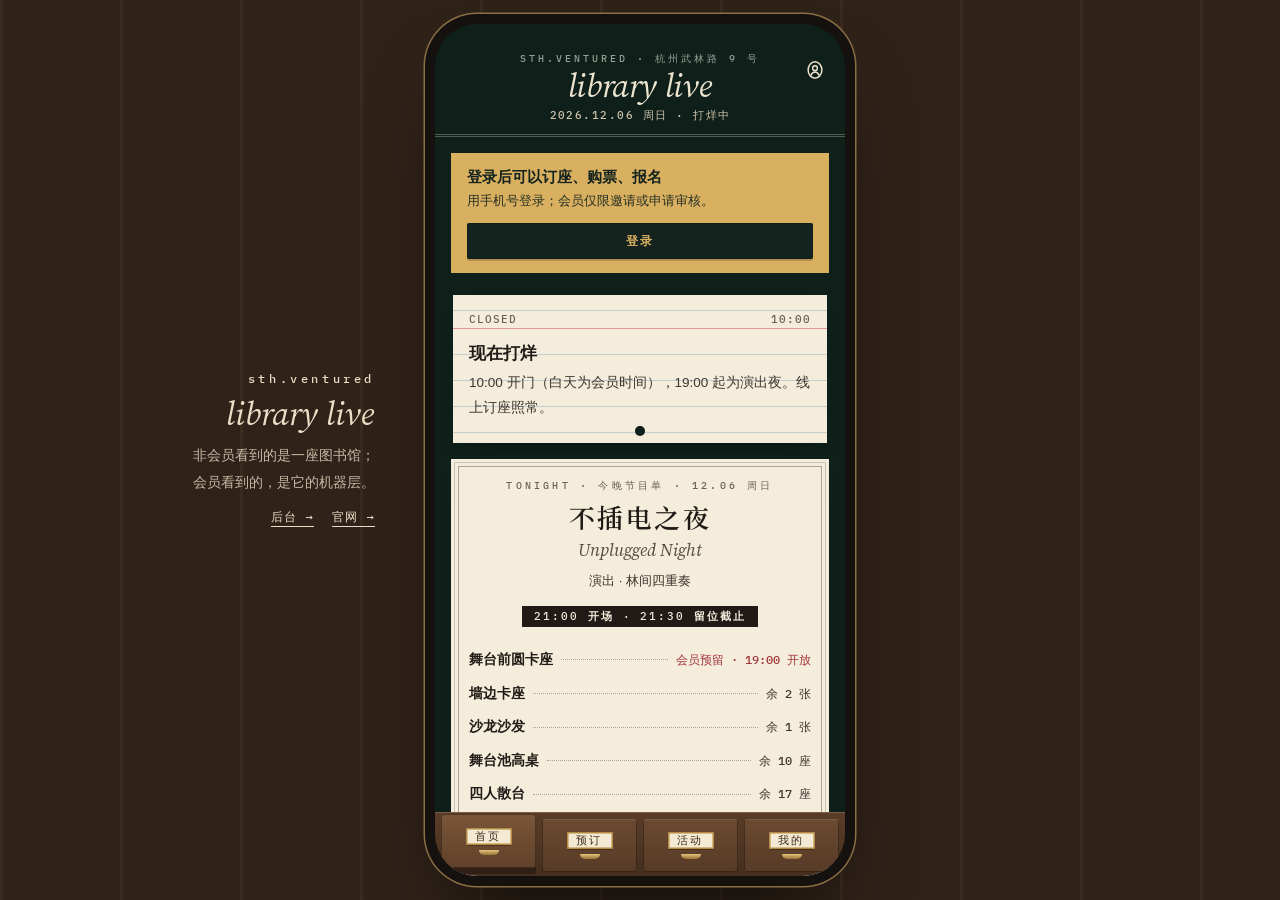
==== app/index.html @ 2795fc77 "Deploy temporary public preview" ====
<!doctype html>
<html lang="zh-CN" data-skin="library" data-mode="night">
<head>
<meta charset="utf-8">
<title>library live · sth.ventured</title>
<meta name="viewport" content="width=device-width, initial-scale=1, viewport-fit=cover">
<meta name="description" content="sth.ventured · library live（杭州武林路 9 号）：今晚节目、按区域订座、会员时间、活动与会员卡。">
<meta name="theme-color" content="#14231D">
<meta name="format-detection" content="telephone=no">
<meta name="mobile-web-app-capable" content="yes">
<meta name="apple-mobile-web-app-capable" content="yes">
<meta name="apple-mobile-web-app-title" content="Ventured">
<meta name="apple-mobile-web-app-status-bar-style" content="black-translucent">
<link rel="manifest" href="manifest.webmanifest">
<link rel="icon" href="../assets/img/favicon.svg" type="image/svg+xml">
<link rel="apple-touch-icon" href="icons/apple-touch-icon.png">
<link rel="apple-touch-startup-image" href="icons/splash-1179x2556.png" media="(device-width: 393px) and (device-height: 852px) and (-webkit-device-pixel-ratio: 3) and (orientation: portrait)">
<link rel="apple-touch-startup-image" href="icons/splash-1290x2796.png" media="(device-width: 430px) and (device-height: 932px) and (-webkit-device-pixel-ratio: 3) and (orientation: portrait)">
<link rel="apple-touch-startup-image" href="icons/splash-1206x2622.png" media="(device-width: 402px) and (device-height: 874px) and (-webkit-device-pixel-ratio: 3) and (orientation: portrait)">
<link rel="apple-touch-startup-image" href="icons/splash-1320x2868.png" media="(device-width: 440px) and (device-height: 956px) and (-webkit-device-pixel-ratio: 3) and (orientation: portrait)">
<link rel="apple-touch-startup-image" href="icons/splash-1170x2532.png" media="(device-width: 390px) and (device-height: 844px) and (-webkit-device-pixel-ratio: 3) and (orientation: portrait)">
<link rel="apple-touch-startup-image" href="icons/splash-1284x2778.png" media="(device-width: 428px) and (device-height: 926px) and (-webkit-device-pixel-ratio: 3) and (orientation: portrait)">
<link rel="apple-touch-startup-image" href="icons/splash-1125x2436.png" media="(device-width: 375px) and (device-height: 812px) and (-webkit-device-pixel-ratio: 3) and (orientation: portrait)">
<link rel="apple-touch-startup-image" href="icons/splash-828x1792.png" media="(device-width: 414px) and (device-height: 896px) and (-webkit-device-pixel-ratio: 2) and (orientation: portrait)">
<link rel="apple-touch-startup-image" href="icons/splash-750x1334.png" media="(device-width: 375px) and (device-height: 667px) and (-webkit-device-pixel-ratio: 2) and (orientation: portrait)">
<link rel="preload" href="../assets/fonts/ibm-plex-mono-latin-400.woff2" as="font" type="font/woff2" crossorigin>
<link rel="stylesheet" href="app.css">
<link rel="stylesheet" href="../shared/plan.css">
<script type="module" src="app.js"></script>
</head>
<body>

<svg class="sprite" width="0" height="0" aria-hidden="true" focusable="false">
  <symbol id="i-home" viewBox="0 0 24 24"><path d="M4 21V9.5L12 4l8 5.5V21" fill="none" stroke="currentColor" stroke-width="1.6" stroke-linejoin="round"/><path d="M9.5 21v-5.5h5V21M3 21h18" fill="none" stroke="currentColor" stroke-width="1.6" stroke-linecap="round"/></symbol>
  <symbol id="i-map" viewBox="0 0 24 24"><path d="M4 6.5l5-2 6 2 5-2v13l-5 2-6-2-5 2z" fill="none" stroke="currentColor" stroke-width="1.6" stroke-linejoin="round"/><path d="M9 4.5v13M15 6.5v13" stroke="currentColor" stroke-width="1.5"/></symbol>
  <symbol id="i-ticket" viewBox="0 0 24 24"><path d="M3.5 7.5A1.5 1.5 0 0 1 5 6h14a1.5 1.5 0 0 1 1.5 1.5v2a2.5 2.5 0 0 0 0 5v2A1.5 1.5 0 0 1 19 18H5a1.5 1.5 0 0 1-1.5-1.5v-2a2.5 2.5 0 0 0 0-5z" fill="none" stroke="currentColor" stroke-width="1.6" stroke-linejoin="round"/><path d="M14.5 6.5v11" stroke="currentColor" stroke-width="1.4" stroke-dasharray="1.6 1.8"/></symbol>
  <symbol id="i-me" viewBox="0 0 24 24"><ellipse cx="12" cy="12" rx="7.5" ry="9" fill="none" stroke="currentColor" stroke-width="1.6"/><circle cx="12" cy="10" r="2.6" fill="none" stroke="currentColor" stroke-width="1.5"/><path d="M7.6 17.6c1-2.4 2.6-3.4 4.4-3.4s3.4 1 4.4 3.4" fill="none" stroke="currentColor" stroke-width="1.5" stroke-linecap="round"/></symbol>
  <symbol id="i-bell" viewBox="0 0 24 24"><circle cx="12" cy="4.6" r="1.7" fill="currentColor"/><path d="M11.1 5.8h1.8v2.1h-1.8zM3.6 17.2a8.4 8.4 0 0 1 16.8 0z" fill="currentColor"/><rect x="2" y="17.9" width="20" height="2.3" rx="1.1" fill="currentColor"/></symbol>
  <symbol id="i-back" viewBox="0 0 24 24"><path d="M14.5 5.5L8 12l6.5 6.5" fill="none" stroke="currentColor" stroke-width="1.8" stroke-linecap="round" stroke-linejoin="round"/></symbol>
  <symbol id="i-close" viewBox="0 0 24 24"><path d="M6.5 6.5l11 11M17.5 6.5l-11 11" stroke="currentColor" stroke-width="1.8" stroke-linecap="round"/></symbol>
  <symbol id="i-arrow" viewBox="0 0 24 24"><path d="M5 12h13M13 6.5l5.5 5.5-5.5 5.5" fill="none" stroke="currentColor" stroke-width="1.6" stroke-linecap="round" stroke-linejoin="round"/></symbol>
  <symbol id="i-plus" viewBox="0 0 24 24"><path d="M12 5.5v13M5.5 12h13" stroke="currentColor" stroke-width="1.8" stroke-linecap="round"/></symbol>
  <symbol id="i-minus" viewBox="0 0 24 24"><path d="M5.5 12h13" stroke="currentColor" stroke-width="1.8" stroke-linecap="round"/></symbol>
  <symbol id="i-check" viewBox="0 0 24 24"><path d="M5.5 12.5l4.2 4.2 8.8-9.4" fill="none" stroke="currentColor" stroke-width="2" stroke-linecap="round" stroke-linejoin="round"/></symbol>
  <symbol id="i-lock" viewBox="0 0 24 24"><rect x="5" y="10.5" width="14" height="10" rx="1.5" fill="none" stroke="currentColor" stroke-width="1.6"/><path d="M8 10.5V8a4 4 0 0 1 8 0v2.5" fill="none" stroke="currentColor" stroke-width="1.6"/><circle cx="12" cy="15.5" r="1.4" fill="currentColor"/></symbol>
  <symbol id="i-crest" viewBox="0 0 60 60"><circle cx="30" cy="30" r="27" fill="none" stroke="currentColor" stroke-width="1.6"/><circle cx="30" cy="30" r="22" fill="none" stroke="currentColor" stroke-width=".8"/><text x="30" y="36" text-anchor="middle" fill="currentColor" style="font: 600 15px var(--futura); letter-spacing: .5px">SV</text></symbol>
  <symbol id="i-seal" viewBox="0 0 64 64"><path d="M32 3.5l4.3 3.1 5.2-.9 2.6 4.6 5 1.6.4 5.3 4 3.4-1.6 5 2.6 4.6-3.5 4 .2 5.3-4.9 2-1.6 5-5.3.3-3.4 4.1-5-1.6L32 60.5l-4.3-3.1-5.2.9-2.6-4.6-5-1.6-.4-5.3-4-3.4 1.6-5-2.6-4.6 3.5-4-.2-5.3 4.9-2 1.6-5 5.3-.3 3.4-4.1 5 1.6z" fill="currentColor"/><circle cx="32" cy="32" r="18" fill="none" stroke="rgba(255,240,230,.45)" stroke-width="1.4"/><text x="32" y="37.5" text-anchor="middle" fill="rgba(255,240,230,.85)" style="font: 600 15px var(--futura); letter-spacing: .5px">SV</text></symbol>
</svg>

<div class="stage">
  <aside class="stage__aside" aria-hidden="true">
    <p class="stage__k">sth.ventured</p>
    <p class="stage__t">library live</p>
    <p class="stage__p">非会员看到的是一座图书馆；<br>会员看到的，是它的机器层。</p>
    <p class="stage__links"><a href="../admin/">后台 →</a><a href="../">官网 →</a></p>
  </aside>
  <div class="app" id="app">
    <div class="screen" id="screen"><div class="boot"><span class="boot__cursor">library live_</span></div></div>
    <nav class="tabbar" id="tabbar" aria-label="主导航" hidden></nav>
    <div class="sheet-host" id="sheet"></div>
    <div class="overlay" id="overlay" hidden></div>
  </div>
</div>
<noscript><p style="padding:40px;text-align:center">请开启 JavaScript。</p></noscript>
</body>
</html>
---- app/app.css ----
/* =========================================================
   library live · sth.ventured — member web app (v2)
   Two skins on one app:
   - library  · the public layer (L0): a reading room. Catalogue cards,
                rubber stamps, a playbill for tonight, ink-on-paper floor plan.
   - terminal · the members' layer (L1+): the machine underneath.
                Night is a CRT (phosphor, scanlines); day is green-bar
                printer paper from a dot-matrix printer.
   Mode follows the house: day until 19:00, night after (DEC-05).
   ========================================================= */

@font-face { font-family: "SV Jost"; src: url("../assets/fonts/jost-latin-var.woff2") format("woff2"); font-weight: 100 900; font-display: swap; }
@font-face { font-family: "SV Serif"; src: url("../assets/fonts/source-serif-4-latin-var.woff2") format("woff2"); font-weight: 200 900; font-style: normal; font-display: swap; unicode-range: U+0000-00FF, U+0131, U+0152-0153, U+02C6, U+02DA, U+02DC, U+2013-2014, U+2018-201A, U+201C-201E, U+2022, U+2026, U+2039-203A, U+2122, U+2190-2193; }
@font-face { font-family: "SV Serif"; src: url("../assets/fonts/source-serif-4-latin-var-italic.woff2") format("woff2"); font-weight: 200 900; font-style: italic; font-display: swap; unicode-range: U+0000-00FF, U+0131, U+0152-0153, U+02C6, U+02DA, U+02DC, U+2013-2014, U+2018-201A, U+201C-201E, U+2022, U+2026, U+2039-203A, U+2122, U+2190-2193; }
@font-face { font-family: "SV Serif SC"; src: url("../assets/fonts/noto-serif-sc-600-app.woff2") format("woff2"); font-weight: 500 800; font-display: swap; }
@font-face { font-family: "SV Mono"; src: url("../assets/fonts/ibm-plex-mono-latin-400.woff2") format("woff2"); font-weight: 400; font-display: swap; }
@font-face { font-family: "SV Mono"; src: url("../assets/fonts/ibm-plex-mono-latin-500.woff2") format("woff2"); font-weight: 500 700; font-display: swap; }

:root {
  --futura: "SV Jost", Futura, "Century Gothic", "Avenir Next", "Helvetica Neue", "PingFang SC", "Microsoft YaHei", sans-serif;
  --serif: "SV Serif", "SV Serif SC", "Songti SC", "STSong", "Noto Serif CJK SC", Georgia, serif;
  --sans: -apple-system, BlinkMacSystemFont, "Segoe UI", "Helvetica Neue", Arial, "PingFang SC", "Hiragino Sans GB", "Microsoft YaHei", "Noto Sans CJK SC", sans-serif;
  --mono: "SV Mono", ui-monospace, "SF Mono", Menlo, Consolas, "PingFang SC", "Microsoft YaHei", monospace;
  --ease: cubic-bezier(.2, .7, .1, 1);
  --snap: cubic-bezier(.3, 1.5, .5, 1);
  --safe-t: env(safe-area-inset-top, 0px);
  --safe-b: env(safe-area-inset-bottom, 0px);
  --tab-h: 60px;

  /* library · day */
  color-scheme: light;
  --bg: #EDE5D3;
  --surface: #F6F0E2;
  --card: #FFFCF3;
  --card-fg: #201B16;
  --fg: #201B16;
  --fg2: #4B4137;
  --dim: #82735F;
  --rule: rgba(32, 27, 22, .14);
  --rule2: rgba(32, 27, 22, .3);
  --accent: #2E5A4C;
  --accent-fg: #F6F1E4;
  --brass: #B48A3E;
  --stamp: #A3353A;
  --stamp2: #4D3F86;
  --ok: #2E6A50;
  --rule-blue: rgba(95, 140, 180, .32);
  --rule-red: rgba(190, 70, 70, .5);
  --body-font: var(--sans);
}
:root[data-mode="night"][data-skin="library"], :root[data-mode="closed"][data-skin="library"] {
  color-scheme: dark;
  --bg: #0F1F19;
  --surface: #15291F;
  --card: #F4EDDC;
  --card-fg: #201B16;
  --fg: #EDE4CF;
  --fg2: #CFC4AB;
  --dim: #8FA294;
  --rule: rgba(237, 228, 207, .14);
  --rule2: rgba(237, 228, 207, .3);
  --accent: #D9B060;
  --accent-fg: #14231D;
  --brass: #D9B060;
  --stamp: #E0675F;
  --ok: #8FD3B0;
}

/* terminal · night (a CRT). Phosphor can be changed in 我的 → 外观. */
:root[data-skin="terminal"] {
  color-scheme: dark;
  --ph: 255, 181, 71;
  --bg: #0A0806;
  --surface: #0E0B08;
  --card: transparent;
  --card-fg: rgb(var(--ph));
  --fg: rgb(var(--ph));
  --fg2: rgba(var(--ph), .84);
  --dim: rgba(var(--ph), .55);
  --faint: rgba(var(--ph), .14);
  --rule: rgba(var(--ph), .3);
  --rule2: rgba(var(--ph), .55);
  --accent: rgb(var(--ph));
  --accent-fg: #0A0806;
  --brass: rgb(var(--ph));
  --stamp: #FF6B5A;
  --stamp2: rgb(var(--ph));
  --ok: rgb(var(--ph));
  --glow: 0 0 6px rgba(var(--ph), .42);
  --body-font: var(--mono);
}
:root[data-skin="terminal"][data-phosphor="green"] { --ph: 126, 255, 160; --bg: #040A06; --surface: #07100A; --accent-fg: #040A06; }
:root[data-skin="terminal"][data-phosphor="ice"] { --ph: 205, 235, 255; --bg: #05080B; --surface: #080C10; --accent-fg: #05080B; }
/* terminal · day: green-bar continuous paper, black ribbon, red ribbon for emphasis */
:root[data-skin="terminal"][data-mode="day"] {
  color-scheme: light;
  --ph: 28, 38, 32;
  --bg: #F1EEE2;
  --surface: #F6F3E8;
  --accent-fg: #F1EEE2;
  --stamp: #B5312C;
  --glow: none;
  --bar: rgba(118, 176, 128, .2);
}
:root[data-skin="terminal"][data-mode="day"][data-paper="blue"] { --bar: rgba(120, 160, 205, .2); }
:root[data-skin="terminal"][data-mode="day"][data-paper="plain"] { --bar: transparent; }

/* ---------- base ---------- */
*, *::before, *::after { box-sizing: border-box; }
html { -webkit-text-size-adjust: 100%; text-size-adjust: 100%; height: 100%; background: var(--bg); }
body { margin: 0; min-height: 100%; background: var(--bg); color: var(--fg); font: 15px/1.6 var(--body-font); -webkit-font-smoothing: antialiased; -webkit-tap-highlight-color: transparent; overscroll-behavior: none; }
p { margin: 0; }
h1, h2, h3 { margin: 0; font-weight: 600; }
button, input, textarea, select { font: inherit; color: inherit; }
button { cursor: pointer; }
a { color: inherit; }
svg { max-width: 100%; }
pre { margin: 0; }
[hidden] { display: none !important; }
:focus-visible { outline: 2px solid var(--accent); outline-offset: 2px; }
.sprite { position: absolute; width: 0; height: 0; overflow: hidden; }
.sr { position: absolute !important; width: 1px; height: 1px; margin: -1px; overflow: hidden; clip: rect(0 0 0 0); white-space: nowrap; }
.mono { font-family: var(--mono); }
.dim { color: var(--dim); }

/* ---------- the stage (desktop) ---------- */
.stage__aside { display: none; }
.app { position: fixed; inset: 0; display: flex; flex-direction: column; overflow: hidden; background: var(--bg); isolation: isolate; }
@media (min-width: 760px) {
  body { background: #1A1612; }
  :root[data-skin="library"] body { background: repeating-linear-gradient(90deg, #3B2A1E 0 3px, #2F2219 3px 120px), #2F2219; }
  :root[data-skin="terminal"] body { background: radial-gradient(60% 50% at 50% 50%, rgba(var(--ph), .07), transparent 70%), #050403; }
  .stage { display: grid; grid-template-columns: minmax(0, 1fr) 410px minmax(0, 1fr); align-items: center; min-height: 100vh; padding: 24px 0; }
  .stage__aside { display: grid; justify-items: end; gap: 10px; grid-column: 1; justify-self: end; margin-right: 60px; max-width: 290px; text-align: right; color: #EADFC6; }
  :root[data-skin="terminal"] .stage__aside { color: rgb(var(--ph)); font-family: var(--mono); text-shadow: var(--glow); }
  :root[data-skin="terminal"][data-mode="day"] .stage__aside { color: #F1EEE2; }
  .stage__k { font: 600 12px/1 var(--mono); letter-spacing: .3em; }
  .stage__t { font: italic 400 34px/1.1 var(--serif); }
  .stage__p { font-size: 14px; line-height: 1.9; opacity: .8; }
  .stage__links { display: flex; gap: 18px; margin-top: 6px; font: 500 12px/1 var(--mono); letter-spacing: .1em; }
  .stage__links a { text-decoration: none; border-bottom: 1px solid currentColor; padding-bottom: 3px; }
  .app { position: relative; inset: auto; grid-column: 2; width: 410px; height: min(870px, calc(100vh - 48px)); border-radius: 42px; box-shadow: 0 0 0 10px #15110E, 0 0 0 11.5px #8A6E44, 0 50px 90px -30px rgba(0, 0, 0, .8); --safe-t: 14px; }
}

/* ---------- screen ---------- */
.screen { position: relative; flex: 1; min-height: 0; display: flex; flex-direction: column; }
.main { container-type: inline-size; flex: 1; min-height: 0; overflow-y: auto; overflow-x: hidden; overscroll-behavior: contain; -webkit-overflow-scrolling: touch; padding-bottom: calc(var(--tab-h) + var(--safe-b) + 28px); }
.main--plain { padding-bottom: calc(var(--safe-b) + 30px); }
.enter { animation: rise .4s var(--ease) both; }
@keyframes rise { from { opacity: 0; transform: translateY(10px); } to { opacity: 1; transform: none; } }
.boot { flex: 1; display: grid; place-items: center; background: #0A0806; color: #FFB547; font: 500 14px/1 var(--mono); letter-spacing: .1em; }
.boot__cursor { animation: blink 1s steps(1) infinite; }
@keyframes blink { 50% { opacity: .2; } }

/* CRT texture: scanlines and a slow flicker, only at night in the terminal */
:root[data-skin="terminal"]:not([data-mode="day"]) .app::after {
  content: ""; position: absolute; inset: 0; z-index: 60; pointer-events: none;
  background: repeating-linear-gradient(rgba(0, 0, 0, 0) 0 2px, rgba(0, 0, 0, .22) 2px 3px), radial-gradient(120% 90% at 50% 50%, transparent 60%, rgba(0, 0, 0, .55));
  animation: flicker 6s infinite;
}
@keyframes flicker { 0%, 100% { opacity: 1; } 47% { opacity: .92; } 48% { opacity: 1; } 75% { opacity: .96; } }
:root[data-skin="terminal"] .screen { text-shadow: var(--glow); }
/* green-bar paper with tractor-feed holes, by day */
:root[data-skin="terminal"][data-mode="day"] .main {
  background: repeating-linear-gradient(var(--bar) 0 72px, transparent 72px 144px);
  background-attachment: local;
  padding-left: 18px; padding-right: 18px;
}
:root[data-skin="terminal"][data-mode="day"] .screen::before, :root[data-skin="terminal"][data-mode="day"] .screen::after {
  content: ""; position: absolute; top: 0; bottom: 0; width: 16px; z-index: 4; pointer-events: none;
  background: radial-gradient(circle at 8px 12px, var(--bg) 0 3.6px, rgba(28, 38, 32, .25) 3.7px 4.4px, transparent 4.6px) 0 0 / 16px 24px repeat-y;
  border-right: 1px dashed rgba(28, 38, 32, .2);
}
:root[data-skin="terminal"][data-mode="day"] .screen::before { left: 0; }
:root[data-skin="terminal"][data-mode="day"] .screen::after { right: 0; border-right: 0; border-left: 1px dashed rgba(28, 38, 32, .2); }

/* ---------- header ---------- */
.bar { position: relative; z-index: 5; flex: none; display: grid; grid-template-columns: 44px 1fr 44px; align-items: center; min-height: calc(52px + var(--safe-t)); padding: var(--safe-t) 8px 0; border-bottom: 1px solid var(--rule); background: var(--bg); }
.bar__mid { display: grid; justify-items: center; text-align: center; min-width: 0; }
.bar__t { font: 600 16px/1.2 var(--serif); letter-spacing: .14em; white-space: nowrap; }
.bar__s { margin-top: 3px; font: 500 9.5px/1 var(--mono); letter-spacing: .22em; text-transform: uppercase; color: var(--dim); }
.ibtn { position: relative; display: grid; place-items: center; width: 40px; height: 40px; padding: 0; border: 0; border-radius: 50%; background: transparent; color: var(--fg); }
.ibtn svg { width: 22px; height: 22px; }
.ibtn__dot { position: absolute; top: 8px; right: 7px; min-width: 9px; height: 9px; border-radius: 5px; background: var(--stamp); box-shadow: 0 0 0 2px var(--bg); }
:root[data-skin="terminal"] .bar { border-bottom: 1px dashed var(--rule); }
:root[data-skin="terminal"] .bar__t { font: 500 13px/1.2 var(--mono); letter-spacing: .12em; }
:root[data-skin="terminal"] .ibtn__dot { border-radius: 0; box-shadow: none; }

/* library masthead */
.mast { display: grid; justify-items: center; gap: 4px; padding: calc(16px + var(--safe-t)) 20px 12px; text-align: center; border-bottom: 3px double var(--rule2); position: relative; }
.mast__k { font: 500 10px/1 var(--mono); letter-spacing: .3em; color: var(--dim); text-transform: uppercase; }
.mast__t { font: italic 400 34px/1.05 var(--serif); letter-spacing: -.01em; }
.mast__d { font: 500 10.5px/1.4 var(--mono); letter-spacing: .14em; color: var(--fg2); }
.mast .ibtn { position: absolute; right: 10px; top: calc(12px + var(--safe-t)); }

/* terminal status line */
.tline { display: flex; align-items: center; gap: 10px; padding: calc(10px + var(--safe-t)) 16px 8px; border-bottom: 1px dashed var(--rule); font: 500 11.5px/1.3 var(--mono); letter-spacing: .06em; }
.tline b { font-weight: 600; }
.tline__sp { flex: 1; }
.led { display: inline-block; width: 7px; height: 7px; margin-right: 6px; border-radius: 50%; background: currentColor; box-shadow: 0 0 8px currentColor; animation: blink 2s steps(1) infinite; vertical-align: 1px; }
.tline .ibtn { width: 32px; height: 32px; color: var(--fg); }
.tline .ibtn svg { width: 18px; height: 18px; }
.fig { margin: 18px 14px 4px; font: 500 9.4px/1.12 var(--mono); font-size: min(12px, calc((100cqi - 28px) / 29)); white-space: pre; overflow: hidden; color: var(--fg); cursor: default; user-select: none; }
.fig--sm { font-size: 8.2px; }
.cursor::after { content: "▌"; margin-left: 2px; animation: blink 1s steps(1) infinite; }

/* ---------- tab bar ---------- */
.tabbar { position: absolute; left: 0; right: 0; bottom: 0; z-index: 20; display: grid; grid-template-columns: repeat(4, 1fr); padding: 0 6px var(--safe-b); background: var(--bg); border-top: 1px solid var(--rule); }
.tab { position: relative; display: grid; justify-items: center; align-content: center; gap: 3px; height: var(--tab-h); border: 0; background: none; color: var(--dim); text-decoration: none; font: 500 10.5px/1 var(--sans); letter-spacing: .14em; }
.tab svg { width: 23px; height: 23px; }
.tab.is-on { color: var(--fg); }
/* library: drawer pulls of a card catalogue */
:root[data-skin="library"] .tabbar { gap: 6px; padding-top: 6px; background: linear-gradient(#5A3D28, #452E1E); border-top: 0; box-shadow: inset 0 1px 0 rgba(255, 220, 170, .2); }
:root[data-skin="library"] .tab { height: calc(var(--tab-h) - 6px); margin-bottom: 4px; border-radius: 3px; background: linear-gradient(#6B4A31, #573B27); color: #E9D7B8; box-shadow: inset 0 0 0 1px rgba(0, 0, 0, .35), inset 0 2px 0 rgba(255, 220, 170, .12); transition: transform .25s var(--ease); }
:root[data-skin="library"] .tab span { display: block; min-width: 46px; padding: 3px 6px; border-radius: 2px; background: #F4EAD4; color: #3B2A1E; box-shadow: inset 0 0 0 1.5px #B48A3E, 0 1px 0 rgba(0, 0, 0, .3); font-size: 11px; letter-spacing: .2em; text-align: center; }
:root[data-skin="library"] .tab svg, :root[data-skin="library"] .tab small { display: none; }
:root[data-skin="library"] .tab::after { content: ""; width: 20px; height: 5px; border-radius: 0 0 5px 5px; background: linear-gradient(#E2C27F, #9A7434); margin-top: 2px; }
:root[data-skin="library"] .tab.is-on { transform: translateY(-4px); background: linear-gradient(#7A5639, #604129); box-shadow: inset 0 0 0 1px rgba(0, 0, 0, .35), 0 6px 0 #2F1F14; }
/* terminal: function keys */
:root[data-skin="terminal"] .tabbar { gap: 6px; padding: 6px 8px calc(6px + var(--safe-b)); border-top: 1px dashed var(--rule); }
:root[data-skin="terminal"] .tab { height: calc(var(--tab-h) - 12px); border: 1px solid var(--rule2); border-bottom-width: 3px; border-radius: 4px; color: var(--fg2); font: 500 11px/1 var(--mono); letter-spacing: .04em; grid-auto-flow: column; gap: 5px; }
:root[data-skin="terminal"] .tab svg { display: none; }
:root[data-skin="terminal"] .tab small { font-size: 9px; color: var(--dim); }
:root[data-skin="terminal"] .tab.is-on { background: var(--fg); color: var(--accent-fg); border-color: var(--fg); text-shadow: none; transform: translateY(1px); border-bottom-width: 2px; }
:root[data-skin="terminal"] .tab.is-on small { color: var(--accent-fg); }

/* ---------- buttons & controls ---------- */
.btn { --b: var(--accent); --f: var(--accent-fg); position: relative; display: inline-flex; align-items: center; justify-content: center; gap: 8px; min-height: 48px; padding: 8px 20px; border: 0; background: var(--b); color: var(--f); font: 600 13px/1.2 var(--sans); letter-spacing: .14em; text-decoration: none; text-align: center; touch-action: manipulation; transition: transform .15s, opacity .15s; }
.btn small { font: 500 11px/1 var(--mono); letter-spacing: .08em; opacity: .85; }
.btn:active { transform: scale(.98); }
.btn[disabled], .btn.is-busy { opacity: .5; pointer-events: none; }
.btn--block { display: flex; width: 100%; }
.btn--ghost { --b: transparent; --f: var(--fg); box-shadow: inset 0 0 0 1.5px var(--rule2); }
.btn--stamp { --b: var(--stamp); --f: #FFF8F0; }
.btn--sm { min-height: 36px; padding: 4px 12px; font-size: 12px; }
.btns { display: grid; gap: 10px; }
.btns--2 { grid-template-columns: 1fr 1fr; }
:root[data-skin="library"] .btn { border-radius: 2px; box-shadow: inset 0 0 0 1px rgba(0, 0, 0, .15), 0 2px 0 rgba(0, 0, 0, .18); }
:root[data-skin="library"] .btn--ghost { box-shadow: inset 0 0 0 1.5px var(--rule2); }
/* terminal: keycaps with a hard edge */
:root[data-skin="terminal"] .btn { --b: transparent; --f: var(--fg); border: 1px solid var(--fg); border-bottom-width: 4px; border-radius: 4px; font: 600 13px/1.2 var(--mono); letter-spacing: .08em; text-shadow: var(--glow); }
:root[data-skin="terminal"] .btn::before { content: "["; opacity: .6; }
:root[data-skin="terminal"] .btn::after { content: "]"; opacity: .6; }
:root[data-skin="terminal"] .btn--primary { --b: var(--fg); --f: var(--accent-fg); text-shadow: none; }
:root[data-skin="terminal"] .btn:active { transform: translateY(2px); border-bottom-width: 2px; }
:root[data-skin="terminal"] .btn--ghost { border-color: var(--rule2); box-shadow: none; }
:root[data-skin="terminal"] .btn--stamp { --b: transparent; --f: var(--stamp); border-color: var(--stamp); }

.chips { display: flex; gap: 8px; overflow-x: auto; scrollbar-width: none; padding: 2px 0 6px; }
.chips::-webkit-scrollbar { display: none; }
.chip { flex: none; min-height: 32px; padding: 0 12px; border: 1px solid var(--rule2); border-radius: 999px; background: transparent; color: var(--fg2); font-size: 13px; white-space: nowrap; }
.chip[aria-pressed="true"] { background: var(--fg); border-color: var(--fg); color: var(--bg); }
:root[data-skin="terminal"] .chip { border-radius: 0; font: 500 12px/1 var(--mono); }
:root[data-skin="terminal"] .chip[aria-pressed="true"] { text-shadow: none; }

.field { display: grid; gap: 6px; padding: 11px 0; border-bottom: 1px solid var(--rule); }
.field__l { display: flex; justify-content: space-between; gap: 10px; font: 500 10.5px/1 var(--mono); letter-spacing: .18em; text-transform: uppercase; color: var(--dim); }
.field__l i { font-style: normal; text-transform: none; letter-spacing: .06em; }
.input, .ta, .sel { width: 100%; min-height: 40px; padding: 6px 0; border: 0; border-radius: 0; background: transparent; color: inherit; font-size: 16px; outline: none; }
.ta { min-height: 64px; resize: none; line-height: 1.5; }
.sel { appearance: none; -webkit-appearance: none; }
.sel option { color: #201B16; }
.input::placeholder, .ta::placeholder { color: var(--dim); opacity: .7; }
.field:focus-within { border-bottom-color: var(--accent); }
:root[data-skin="terminal"] .field { border-bottom: 1px dashed var(--rule); }
:root[data-skin="terminal"] .field__l::before { content: "> "; }
:root[data-skin="terminal"] .input, :root[data-skin="terminal"] .ta, :root[data-skin="terminal"] .sel { font-family: var(--mono); caret-color: var(--fg); }
.err { min-height: 18px; margin-top: 8px; color: var(--stamp); font-size: 13px; }
.stepper { display: inline-flex; align-items: center; border: 1px solid var(--rule2); }
.stepper button { display: grid; place-items: center; width: 42px; height: 40px; border: 0; background: transparent; color: inherit; }
.stepper button svg { width: 18px; height: 18px; }
.stepper button[disabled] { opacity: .3; }
.stepper output { min-width: 34px; text-align: center; font: 600 18px/1 var(--mono); }
.row2 { display: flex; align-items: center; justify-content: space-between; gap: 12px; padding: 12px 0; border-bottom: 1px solid var(--rule); }
.row2 b { font-weight: 600; }
.row2 small { display: block; color: var(--dim); font-size: 12px; margin-top: 2px; }
:root[data-skin="terminal"] .row2 { border-bottom: 1px dashed var(--faint); }

.section { padding: 0 18px; margin-top: 22px; }
.sh { display: flex; align-items: baseline; justify-content: space-between; gap: 10px; margin-bottom: 10px; }
.sh b { font: 600 15px/1.3 var(--serif); letter-spacing: .14em; }
.sh span { font: 500 9.5px/1 var(--mono); letter-spacing: .24em; text-transform: uppercase; color: var(--dim); }
.link { border: 0; background: none; padding: 4px 0; color: var(--accent); font: 500 12.5px/1 var(--sans); text-decoration: none; display: inline-flex; gap: 4px; align-items: center; }
.link svg { width: 15px; height: 15px; }
:root[data-skin="terminal"] .sh b { font: 600 13px/1.3 var(--mono); letter-spacing: .1em; }
:root[data-skin="terminal"] .link { color: var(--fg); font-family: var(--mono); text-decoration: underline; text-underline-offset: 3px; }
:root[data-mode="night"][data-skin="library"] .link, :root[data-mode="closed"][data-skin="library"] .link { color: var(--brass); }

/* ---------- library components ---------- */
/* a catalogue card: red top rule, blue ruled lines, a hole for the rod */
.ccard { position: relative; padding: 14px 16px 22px; background: var(--card); color: var(--card-fg); box-shadow: 0 1px 0 rgba(0, 0, 0, .08), 0 12px 24px -18px rgba(0, 0, 0, .55); background-image: linear-gradient(transparent 33px, var(--rule-red) 33px 34.5px, transparent 34.5px), repeating-linear-gradient(transparent 0 25px, var(--rule-blue) 25px 26px); background-position: 0 0, 0 34px; }
.ccard::after { content: ""; position: absolute; left: 50%; bottom: 7px; width: 10px; height: 10px; margin-left: -5px; border-radius: 50%; background: var(--bg); box-shadow: inset 0 1px 2px rgba(0, 0, 0, .3); }
.ccard__call { display: flex; justify-content: space-between; height: 20px; font: 500 10.5px/20px var(--mono); letter-spacing: .1em; color: #6E6152; }
.ccard__t { margin-top: 12px; font: 600 17px/1.5 var(--sans); }
.ccard__en { font: italic 400 14px/1.4 var(--serif); color: #5A4E42; }
.ccard__p { margin-top: 4px; font-size: 13.5px; line-height: 1.85; color: #3F362D; }
.ccard + .ccard { margin-top: 12px; }
.ccard--btn { display: block; width: 100%; border: 0; text-align: left; }
.stamp { display: inline-grid; justify-items: center; gap: 1px; padding: 3px 8px; border: 2px solid currentColor; color: var(--stamp); font: 600 10px/1.2 var(--mono); letter-spacing: .14em; text-transform: uppercase; transform: rotate(-6deg); opacity: .9; }
.stamp small { font: 600 11px/1 var(--sans); letter-spacing: .16em; text-transform: none; }
.stamp--purple { color: #4D3F86; }
.stamp--green { color: #2E6A50; }
.ccard .stamp, .slip .stamp, .bill .stamp, .teaser .stamp { mix-blend-mode: multiply; }
.ccard .stamp:not(.stamp--purple):not(.stamp--green), .slip .stamp:not(.stamp--purple):not(.stamp--green), .teaser .stamp:not(.stamp--purple):not(.stamp--green) { color: #A3353A; }
.stamp--abs { position: absolute; right: 12px; top: 40px; }
.stamp.is-new { animation: thunk .45s var(--snap) both; }
@keyframes thunk { from { opacity: 0; transform: rotate(-6deg) scale(2); } to { opacity: .9; transform: rotate(-6deg) scale(1); } }
:root[data-skin="terminal"] .stamp { transform: none; mix-blend-mode: normal !important; color: var(--fg) !important; border-width: 1px; }
:root[data-skin="terminal"] .stamp--warn { color: var(--stamp) !important; }

/* tonight's playbill */
.bill { position: relative; margin: 16px 16px 0; padding: 22px 18px 18px; background: var(--card); color: var(--card-fg); text-align: center; box-shadow: 0 16px 30px -22px rgba(0, 0, 0, .7); }
.bill::before { content: ""; position: absolute; inset: 7px; border: 1px solid rgba(32, 27, 22, .35); outline: 1px solid rgba(32, 27, 22, .2); outline-offset: 3px; pointer-events: none; }
.bill__k { font: 500 10px/1 var(--mono); letter-spacing: .32em; color: #6E6152; text-transform: uppercase; }
.bill__t { margin-top: 12px; font: 600 26px/1.25 var(--serif); letter-spacing: .1em; }
.bill__en { margin-top: 4px; font: italic 400 17px/1.3 var(--serif); color: #5A4E42; }
.bill__by { margin-top: 10px; font-size: 13px; color: #3F362D; }
.bill__time { display: inline-flex; gap: 10px; align-items: center; margin-top: 14px; padding: 5px 12px; background: #201B16; color: #F4EDDC; font: 600 11px/1 var(--mono); letter-spacing: .18em; }
.idx { margin-top: 16px; text-align: left; }
.idx__r { display: grid; grid-template-columns: auto 1fr auto; align-items: baseline; gap: 8px; padding: 6px 0; font-size: 13.5px; }
.idx__r i { align-self: center; height: 1px; border-bottom: 1.5px dotted rgba(32, 27, 22, .35); }
.idx__r span { font: 500 11.5px/1 var(--mono); color: #3F362D; }
.idx__r.is-sealed span { color: #A3353A; }
.price { margin-top: 12px; padding-top: 10px; border-top: 1px solid rgba(32, 27, 22, .2); display: grid; gap: 4px; text-align: left; font-size: 12.5px; color: #3F362D; }
.price b { font: 600 12px/1 var(--mono); }
:root[data-skin="terminal"] .bill::before { display: none; }
:root[data-skin="terminal"] .idx__r i { border-bottom-color: var(--faint); }
:root[data-skin="terminal"] .idx__r span, :root[data-skin="terminal"] .price, :root[data-skin="terminal"] .bill__by, :root[data-skin="terminal"] .bill__en, :root[data-skin="terminal"] .bill__k { color: var(--fg2); }
:root[data-skin="terminal"] .bill__time { background: var(--fg); color: var(--accent-fg); text-shadow: none; }

/* member content seen from outside: a trailer, never the body (R-LAY-02) */
.teaser { position: relative; display: block; width: 100%; border: 0; text-decoration: none; text-align: left; padding: 16px; background: var(--card); color: var(--card-fg); box-shadow: 0 12px 24px -18px rgba(0, 0, 0, .55); }
.teaser__k { font: 500 10px/1 var(--mono); letter-spacing: .22em; color: #6E6152; text-transform: uppercase; }
.teaser__t { margin-top: 8px; padding-right: 70px; font: 600 16px/1.45 var(--serif); letter-spacing: .04em; }
.teaser__p { margin-top: 4px; font-size: 13px; color: #3F362D; line-height: 1.7; }
.teaser__redact { margin-top: 10px; display: grid; gap: 6px; }
.teaser__redact i { display: block; height: 9px; background: #201B16; opacity: .85; }
.teaser__redact i:nth-child(2) { width: 82%; }
.teaser__redact i:nth-child(3) { width: 64%; }
.teaser .stamp { position: absolute; right: 12px; top: 14px; }
.teasers { display: grid; gap: 12px; }

.banner { margin: 16px 16px 0; padding: 14px 16px; background: var(--accent); color: var(--accent-fg); display: grid; gap: 4px; }
.banner b { font: 600 15px/1.35 var(--sans); }
.banner p { font-size: 12.5px; opacity: .9; }
.banner .btn { margin-top: 8px; --b: var(--accent-fg); --f: var(--accent); }
:root[data-skin="terminal"] .banner { background: transparent; color: var(--fg); border: 1px solid var(--fg); }
:root[data-skin="terminal"] .banner b { font-family: var(--mono); }
:root[data-skin="terminal"] .banner .btn { --b: var(--fg); --f: var(--accent-fg); }

/* an order as a circulation slip */
.slip { position: relative; margin: 16px 16px 0; padding: 18px 16px 16px; background: var(--card); color: var(--card-fg); box-shadow: 0 16px 30px -22px rgba(0, 0, 0, .7); }
.slip__h { display: flex; justify-content: space-between; align-items: baseline; padding-bottom: 10px; border-bottom: 2px solid currentColor; font: 600 11px/1 var(--mono); letter-spacing: .2em; }
.slip__code { margin-top: 14px; font: 600 30px/1 var(--mono); letter-spacing: .12em; }
.slip__sub { margin-top: 6px; font-size: 13px; opacity: .8; }
.slip__rows { margin-top: 10px; display: grid; }
.slip__rows div { display: flex; justify-content: space-between; gap: 10px; padding: 7px 0; font-size: 13.5px; border-bottom: 1px solid rgba(95, 140, 180, .3); }
.slip__rows span { opacity: .7; }
.slip__rows b { font-weight: 600; text-align: right; }
.slip .stamp { position: absolute; right: 14px; top: 42px; font-size: 12px; padding: 4px 10px; }
:root[data-skin="terminal"] .slip__rows div { border-bottom: 1px dashed var(--faint); }

/* ---------- terminal components ---------- */
.panel { position: relative; margin: 20px 12px 0; padding: 16px 12px 12px; border: 1px solid var(--rule2); }
.panel__t { position: absolute; left: 10px; top: -10px; padding: 0 6px; background: var(--bg); font: 600 11.5px/18px var(--mono); letter-spacing: .1em; }
.panel__t::before { content: "+-["; opacity: .55; }
.panel__t::after { content: "]-+"; opacity: .55; }
.panel__r { position: absolute; right: 10px; top: -10px; padding: 0 6px; background: var(--bg); font: 500 10.5px/18px var(--mono); color: var(--dim); }
:root[data-skin="terminal"][data-mode="day"] .panel { margin-left: 0; margin-right: 0; }
.kv { display: grid; grid-template-columns: auto 1fr; gap: 4px 12px; margin: 0; font: 500 12.5px/1.5 var(--mono); }
.kv dt { color: var(--dim); }
.kv dd { margin: 0; overflow-wrap: anywhere; }
.ls { display: grid; font: 500 12.5px/1.5 var(--mono); }
.ls__r { display: grid; grid-template-columns: auto 1fr auto; gap: 10px; align-items: baseline; padding: 8px 0; border: 0; border-bottom: 1px dashed var(--faint); color: inherit; background: none; text-align: left; width: 100%; text-decoration: none; font: inherit; }
.ls__r:last-child { border-bottom: 0; }
.ls__m { color: var(--dim); white-space: nowrap; }
.ls__t { min-width: 0; font-family: var(--sans); font-size: 14px; }
.ls__t small { display: block; color: var(--dim); font: 500 11px/1.4 var(--mono); }
.ls__a { white-space: nowrap; }
.ls__a svg { width: 16px; height: 16px; vertical-align: -3px; }
.ls__r.is-locked { opacity: .5; }
.tag { display: inline-block; padding: 0 5px; border: 1px solid currentColor; font: 600 10px/16px var(--mono); letter-spacing: .06em; white-space: nowrap; }
.tag--inv { background: var(--fg); color: var(--accent-fg); border-color: var(--fg); text-shadow: none; }
.tag--warn { color: var(--stamp); }
.abar { font: 500 12px/1 var(--mono); white-space: pre; color: var(--fg2); }
.out { font: 500 12.5px/1.7 var(--mono); white-space: pre-wrap; }
.out .hi { color: var(--stamp); }
.out.is-typing::after { content: "▌"; animation: blink 1s steps(1) infinite; }
.prompt { display: flex; gap: 8px; font: 500 12.5px/1.5 var(--mono); color: var(--dim); }
.prompt::before { content: "$"; color: var(--fg); }
:root[data-skin="terminal"] .ccard, :root[data-skin="terminal"] .bill, :root[data-skin="terminal"] .slip, :root[data-skin="terminal"] .teaser { background: transparent; color: var(--fg); box-shadow: none; border: 1px solid var(--rule2); background-image: none; }
:root[data-skin="terminal"] .ccard::after { display: none; }

/* the member card: an IBM 029 punched card */
.pcard { position: relative; margin: 6px auto 0; width: 100%; max-width: 360px; aspect-ratio: 1.86; perspective: 1000px; cursor: pointer; }
.pcard__flip { position: absolute; inset: 0; transform-style: preserve-3d; transition: transform .7s var(--ease); }
.pcard.is-flipped .pcard__flip { transform: rotateY(180deg); }
.pcard__face { position: absolute; inset: 0; padding: 10px 12px; background: #EFE4C8; color: #4A3B22; clip-path: polygon(6% 0, 100% 0, 100% 100%, 0 100%, 0 11%); backface-visibility: hidden; -webkit-backface-visibility: hidden; text-shadow: none; }
.pcard::before { content: ""; position: absolute; inset: 8% 4% -4% 4%; background: rgba(0, 0, 0, .5); filter: blur(14px); z-index: -1; }
.pcard__back { transform: rotateY(180deg); display: grid; align-content: center; justify-items: center; gap: 10px; text-align: center; background: #E9DDBE; }
.pc__grid { display: grid; gap: 1px; margin-top: 14px; }
.pc__print, .pc__row { display: grid; grid-template-columns: repeat(24, 1fr); }
.pc__print i { font: 600 9px/12px var(--mono); font-style: normal; text-align: center; color: #2A2016; }
.pc__row i { font: 500 6.5px/9px var(--mono); font-style: normal; text-align: center; color: rgba(74, 59, 34, .5); }
.pc__row i.is-hole { background: #14100C; color: transparent; border-radius: 1px; margin: 0 1.5px; }
.pcard__brand { position: absolute; left: 12%; top: 8px; font: 600 9.5px/1 var(--mono); letter-spacing: .18em; color: #8A2E2E; }
.pcard__no { position: absolute; right: 12px; top: 8px; font: 600 9.5px/1 var(--mono); letter-spacing: .1em; color: #8A2E2E; }
.pcard__ink { font: 600 11px/1.6 var(--mono); letter-spacing: .06em; color: rgba(74, 59, 34, .07); transition: color 1.6s; max-width: 92%; border: 0; background: none; }
.pcard__ink.is-shown { color: #2F4F86; }
.pcard__back small { font: 500 10px/1.4 var(--mono); color: #6E5B3A; }
.mcode { display: grid; justify-items: center; gap: 8px; margin-top: 18px; }
.mcode__d { font: 600 34px/1 var(--mono); letter-spacing: .18em; }
.mcode__t { font: 500 11px/1 var(--mono); color: var(--dim); }

/* ---------- the map ---------- */
.mapwrap { position: relative; margin: 14px 12px 0; }
.mapwrap__note { margin-top: 8px; font: 500 11px/1.5 var(--mono); color: var(--dim); text-align: center; }
/* ASCII plan */
.aplan { font: 500 8.1px/1.14 var(--mono); font-size: min(13px, calc((100cqi - 24px) / 28.4)); white-space: pre; color: var(--fg2); user-select: none; -webkit-user-select: none; overflow: hidden; -webkit-touch-callout: none; }
.aplan .w { color: var(--dim); }
.aplan .d { color: var(--dim); opacity: .7; }
.aplan .z { color: var(--fg); font-weight: 600; }
.aplan .g { color: var(--dim); }
.aplan .st-available { color: var(--fg); }
.aplan .st-reserved_open { color: var(--fg); font-weight: 700; }
.aplan .st-booked, .aplan .seat-taken { color: var(--dim); opacity: .55; }
.aplan .st-locking { animation: blink 1s steps(1) infinite; }
.aplan .st-mine { background: var(--fg); color: var(--accent-fg); text-shadow: none; }
.aplan .st-paused, .aplan .seat-paused { opacity: .3; }
.aplan .st-day { color: var(--fg2); }
.aplan [data-zone] { cursor: pointer; }
.aplan[data-sel="round"] [data-zone="round"], .aplan[data-sel="wall"] [data-zone="wall"], .aplan[data-sel="lounge"] [data-zone="lounge"], .aplan[data-sel="pit"] [data-zone="pit"], .aplan[data-sel="tables"] [data-zone="tables"], .aplan[data-sel="bar"] [data-zone="bar"], .aplan[data-sel="pairs"] [data-zone="pairs"] { background: rgba(var(--ph), .17); }

/* ---------- booking ---------- */
.dates { display: flex; gap: 8px; overflow-x: auto; scrollbar-width: none; padding: 12px 16px 4px; }
.dates::-webkit-scrollbar { display: none; }
.date { flex: none; display: grid; justify-items: center; gap: 3px; width: 60px; padding: 8px 0; border: 1px solid var(--rule2); background: transparent; color: var(--fg); }
.date span { font: 500 9px/1 var(--mono); letter-spacing: .14em; color: var(--dim); }
.date b { font: 600 21px/1 var(--mono); }
.date small { font: 500 10px/1 var(--sans); color: var(--dim); }
.date[aria-pressed="true"] { background: var(--fg); color: var(--bg); border-color: var(--fg); text-shadow: none; }
.date[aria-pressed="true"] span, .date[aria-pressed="true"] small { color: var(--bg); opacity: .8; }
:root[data-skin="library"] .date { background: var(--card); color: var(--card-fg); border: 0; box-shadow: 0 1px 0 rgba(0, 0, 0, .12); }
:root[data-skin="library"] .date span, :root[data-skin="library"] .date small { color: #6E6152; }
:root[data-skin="library"] .date[aria-pressed="true"] { background: var(--accent); color: var(--accent-fg); }
:root[data-skin="library"] .date[aria-pressed="true"] span, :root[data-skin="library"] .date[aria-pressed="true"] small { color: var(--accent-fg); }
.session-line { padding: 10px 18px 0; font-size: 13px; color: var(--fg2); }
.session-line b { font-weight: 600; color: var(--fg); }
.layout-toggle { display: flex; justify-content: center; gap: 6px; margin-top: 10px; }
.zlist { display: grid; margin-top: 6px; }
.zrow { display: grid; grid-template-columns: 1fr auto; gap: 10px; align-items: center; padding: 11px 2px; border: 0; border-bottom: 1px solid var(--rule); background: none; color: inherit; text-align: left; width: 100%; }
.zrow b { font-weight: 600; font-size: 14.5px; }
.zrow b i { margin-left: 6px; font: italic 400 13px/1 var(--serif); color: var(--dim); }
.zrow small { display: block; margin-top: 2px; font-size: 12px; color: var(--dim); }
.zrow em { font: 600 11.5px/1 var(--mono); font-style: normal; white-space: nowrap; }
.zrow[aria-pressed="true"] { background: rgba(127, 127, 127, .1); }
:root[data-skin="terminal"] .zrow { border-bottom: 1px dashed var(--faint); font-family: var(--mono); }
:root[data-skin="terminal"] .zrow b i { font-family: var(--mono); font-style: normal; }
.zcard { margin: 14px 12px 0; }
.zcard__tags { display: flex; flex-wrap: wrap; gap: 6px; margin-top: 8px; }
.zcard__tags span { padding: 1px 8px; border: 1px solid currentColor; border-radius: 999px; font-size: 11.5px; opacity: .75; }
:root[data-skin="terminal"] .zcard__tags span { border-radius: 0; font-family: var(--mono); }
.cmp { display: grid; grid-template-columns: 1fr 1fr; gap: 1px; margin-top: 12px; background: rgba(32, 27, 22, .2); border: 1px solid rgba(32, 27, 22, .2); }
.cmp div { padding: 10px; background: var(--card); color: var(--card-fg); }
.cmp b { display: block; font: 600 16px/1.2 var(--mono); }
.cmp span { font-size: 11.5px; opacity: .7; }
.cmp .is-me { box-shadow: inset 0 0 0 2px #2E5A4C; }
:root[data-skin="terminal"] .cmp { background: var(--rule); border-color: var(--rule); }
:root[data-skin="terminal"] .cmp div { background: var(--bg); color: var(--fg); }
:root[data-skin="terminal"] .cmp .is-me { box-shadow: inset 0 0 0 1px var(--fg); }
.note { margin-top: 10px; font-size: 12.5px; line-height: 1.75; opacity: .75; }
.note--warn { color: var(--stamp); opacity: 1; }
.sum { display: grid; gap: 6px; margin-top: 14px; padding: 12px; border: 1px dashed var(--rule2); font-size: 13.5px; }
.sum div { display: flex; justify-content: space-between; gap: 10px; }
.sum b { font: 600 14px/1.3 var(--mono); }
.sum .total b { font-size: 20px; }
.rules { margin: 12px 0 0; padding-left: 18px; font-size: 12px; line-height: 1.8; color: var(--dim); }
.ring { width: 66px; height: 66px; transform: rotate(-90deg); flex: none; }
.ring circle { fill: none; stroke-width: 4; }
.ring .r-bg { stroke: rgba(127, 127, 127, .25); }
.ring .r-fg { stroke: #A3353A; stroke-linecap: round; transition: stroke-dashoffset 1s linear; }
:root[data-skin="terminal"] .ring .r-fg { stroke: var(--fg); }
.count { display: flex; align-items: center; gap: 14px; margin-top: 14px; }
.count b { font: 600 26px/1 var(--mono); }
.count small { display: block; margin-top: 4px; opacity: .7; font-size: 12px; }
.paysheet { display: grid; justify-items: center; gap: 6px; text-align: center; }
.paysheet__amt { margin-top: 10px; font: 600 40px/1 var(--mono); }
.paysheet__k { font: 500 11px/1 var(--mono); letter-spacing: .2em; color: var(--dim); }
.paysheet__mock { margin-top: 6px; padding: 4px 10px; border: 1px dashed var(--rule2); font: 500 11px/1.4 var(--mono); color: var(--dim); }

.dstamp { display: inline-block; padding: 10px 12px; border: 2px solid currentColor; font: 600 8.5px/1 var(--mono); white-space: pre; letter-spacing: -.02em; }
.envelope { position: relative; margin: 16px; padding: 34px 20px 24px; text-align: center; background: #F2DCD6; color: #3B1C22; box-shadow: 0 16px 30px -22px rgba(0, 0, 0, .7); }
.envelope::before { content: ""; position: absolute; left: 0; right: 0; top: 0; height: 64px; background: linear-gradient(to bottom right, transparent 49.5%, rgba(155, 45, 74, .14) 50%) left / 50% 100% no-repeat, linear-gradient(to bottom left, transparent 49.5%, rgba(155, 45, 74, .14) 50%) right / 50% 100% no-repeat; }
.envelope__seal { position: relative; width: 58px; height: 58px; margin: -8px auto 0; color: #9B2D4A; filter: drop-shadow(0 4px 6px rgba(80, 20, 30, .35)); }
.envelope__k { margin-top: 14px; font: 500 10px/1 var(--mono); letter-spacing: .3em; color: #9B2D4A; text-transform: uppercase; }
.envelope__t { margin-top: 12px; font: 600 21px/1.4 var(--serif); letter-spacing: .06em; }
.envelope__p { margin-top: 10px; font-size: 13.5px; line-height: 1.8; }

/* ---------- sheets, overlay, toasts ---------- */
.sheet-host { position: absolute; inset: 0; z-index: 40; pointer-events: none; }
.sheet-host.is-open { pointer-events: auto; }
.scrim { position: absolute; inset: 0; background: rgba(0, 0, 0, .45); opacity: 0; transition: opacity .3s; }
.sheet-host.is-open .scrim { opacity: 1; }
.sheet { position: absolute; left: 0; right: 0; bottom: 0; display: flex; flex-direction: column; max-height: calc(100% - var(--safe-t) - 20px); background: var(--bg); color: var(--fg); border-radius: 18px 18px 0 0; transform: translateY(105%); transition: transform .4s var(--ease); box-shadow: 0 -20px 50px -20px rgba(0, 0, 0, .5); }
.sheet--tall { height: calc(100% - var(--safe-t) - 20px); }
.sheet-host.is-open .sheet { transform: none; }
:root[data-skin="terminal"] .sheet { border-radius: 0; border-top: 1px solid var(--fg); text-shadow: var(--glow); }
.sheet__grab { flex: none; display: grid; place-items: center; height: 20px; }
.sheet__grab::before { content: ""; width: 36px; height: 4px; border-radius: 2px; background: var(--rule2); }
.sheet__x { position: absolute; top: 10px; right: 10px; z-index: 3; }
.sheet__b { flex: 1; min-height: 0; overflow-y: auto; overscroll-behavior: contain; padding: 4px 20px 22px; }
.sheet__f { flex: none; padding: 12px 20px calc(12px + var(--safe-b)); border-top: 1px solid var(--rule); background: var(--bg); }
.sheet__h { display: grid; justify-items: center; gap: 4px; padding: 4px 26px 14px; text-align: center; }
.sheet__h b { font: 600 19px/1.35 var(--serif); letter-spacing: .08em; }
.sheet__h span { font: 500 10px/1 var(--mono); letter-spacing: .22em; text-transform: uppercase; color: var(--dim); }
:root[data-skin="terminal"] .sheet__h b { font: 600 15px/1.4 var(--mono); }

.overlay { position: absolute; inset: 0; z-index: 80; display: grid; place-items: center; background: #050403; color: #FFB547; text-shadow: 0 0 8px rgba(255, 170, 60, .5); }
:root[data-phosphor="green"] .overlay { color: #7EFFA0; }
:root[data-phosphor="ice"] .overlay { color: #CDEBFF; }
.overlay pre { font: 600 9px/1.15 var(--mono); }
.overlay__in { display: grid; justify-items: center; gap: 18px; padding: 20px; text-align: center; }
.overlay__l { font: 500 12px/1.7 var(--mono); letter-spacing: .14em; }
.overlay__skip { position: absolute; right: 16px; bottom: calc(18px + var(--safe-b)); border: 1px solid currentColor; background: transparent; color: inherit; padding: 6px 12px; font: 500 11px/1 var(--mono); letter-spacing: .14em; }
.overlay--donut pre { font-size: 8px; line-height: 1.05; }

.toasts { position: fixed; left: 50%; top: calc(14px + env(safe-area-inset-top, 0px)); z-index: 100; display: grid; gap: 8px; width: min(360px, calc(100% - 32px)); transform: translateX(-50%); pointer-events: none; }
.toast { padding: 10px 14px; background: #201B16; color: #F4EDDC; font-size: 13.5px; text-align: center; opacity: 0; transform: translateY(-8px); transition: opacity .3s, transform .3s var(--ease); box-shadow: 0 14px 28px -14px rgba(0, 0, 0, .6); }
.toast--error { background: #A3353A; }
.toast.is-in { opacity: 1; transform: none; }
:root[data-skin="terminal"] .toast { background: var(--bg); color: var(--fg); border: 1px solid var(--fg); font-family: var(--mono); text-shadow: var(--glow); }
:root[data-skin="terminal"] .toast::before { content: "> "; }
:root[data-skin="terminal"] .toast--error { color: var(--stamp); border-color: var(--stamp); }

.empty { padding: 22px; text-align: center; opacity: .7; font-size: 13px; border: 1px dashed var(--rule2); }
.motto { margin: 30px 0 4px; text-align: center; font: italic 400 14px/1.6 var(--serif); color: var(--dim); }
:root[data-skin="terminal"] .motto { font: 500 11.5px/1.6 var(--mono); }
.demo { margin: 22px 16px 0; padding: 14px; border: 1px dashed var(--rule2); display: grid; gap: 10px; }
.demo__k { font: 500 10px/1 var(--mono); letter-spacing: .24em; color: var(--dim); text-transform: uppercase; text-align: center; }
.demo .chips { flex-wrap: wrap; justify-content: center; }

@media (prefers-reduced-motion: reduce) {
  *, *::before, *::after { animation-duration: .01ms !important; animation-iteration-count: 1 !important; transition-duration: .01ms !important; }
}
---- shared/plan.css ----
/* =========================================================
   library live · the floor plan as ink on paper (shared/plan.js → planSVG)
   Used by the public layer of the member app and by the back-office board.
   Needs --mono, --sans, --serif, --futura and --ease from the page's stylesheet.
   ========================================================= */
@keyframes sp-blink { 50% { opacity: .2; } }
.splan { display: block; width: 100%; height: auto; box-shadow: 0 16px 30px -22px rgba(0, 0, 0, .7); }
.sp-paper { fill: #FFFCF3; }
:root[data-mode="night"] .sp-paper, :root[data-mode="closed"] .sp-paper { fill: #F4EDDC; }
.sp-grid { fill: none; stroke: rgba(95, 140, 180, .14); stroke-width: 1; }
.sp-wall { fill: none; stroke: #201B16; stroke-width: 4; }
.sp-wall-thin, .sp-thin { stroke: #201B16; stroke-width: 1; }
.sp-window { stroke: #201B16; stroke-width: 4; stroke-dasharray: 2 3; }
.sp-hatch-bg { fill: #F1E9D6; }
.sp-hatch-fg { fill: rgba(32, 27, 22, .25); }
.sp-boh { stroke: rgba(32, 27, 22, .4); }
.sp-furn { fill: #EADFC8; stroke: rgba(32, 27, 22, .45); stroke-width: 1; }
.sp-ink { fill: #201B16; }
.sp-ink-soft { fill: #6E5B45; }
.sp-stage { fill: rgba(180, 138, 62, .16); stroke: #201B16; stroke-width: 1.5; }
.sp-stage-label { font: 600 13px var(--mono); letter-spacing: .3em; fill: #201B16; }
.sp-small { font: 500 8.5px var(--sans); fill: #5A4E42; }
.sp-label { font: 600 9.5px var(--sans); fill: #201B16; }
.sp-arrow { fill: none; stroke: #201B16; stroke-width: 1.5; }
.sp-booth { fill: #FFFCF3; stroke: #201B16; stroke-width: 1.5; }
.sp-code { font: 600 10px var(--mono); fill: #201B16; }
.sp-year { font: italic 400 11px var(--serif); fill: #5A4E42; }
.sp-table { fill: #FFFCF3; stroke: #201B16; stroke-width: 1.2; }
.sp-mini { font: 500 7.5px var(--mono); fill: #5A4E42; }
.sp-seat { fill: #FFFCF3; stroke: #201B16; stroke-width: 1; }
.sp-seat-on { fill: #201B16; }
.t-booked .sp-booth, .t-offline .sp-booth { fill: url(#sp-hatch); }
.t-booked .sp-code, .t-booked .sp-year { opacity: .45; }
.sp-stamp { fill: none; stroke: #A3353A; stroke-width: 2; }
.sp-stamp-t { font: 700 10px var(--sans); fill: #A3353A; letter-spacing: 2px; }
.t-reserved_open .sp-booth, .t-reserved_sealed .sp-booth { stroke: #B48A3E; stroke-width: 2.5; }
.t-mine .sp-booth { fill: #E4EFE7; stroke: #2E5A4C; stroke-width: 2.5; }
.sp-mine { fill: #FFFCF3; stroke: #2E5A4C; stroke-width: 2; }
.sp-mine-t { font: 700 11px var(--sans); fill: #2E5A4C; }
.t-locking .sp-booth { stroke-dasharray: 4 3; }
.t-paused .sp-booth, .t-paused .sp-table { opacity: .35; }
.sp-seal path { fill: #A3353A; }
.sp-seal-t { font: 700 7.5px var(--futura); fill: rgba(255, 240, 230, .85); }
.sp-seal { filter: drop-shadow(0 2px 2px rgba(80, 20, 30, .4)); }
.sp-seal path, .sp-seal text { transform-box: fill-box; transform-origin: center; }
.sp-seal.is-cracking .sp-seal-l { animation: crackL 1.4s var(--ease) forwards; }
.sp-seal.is-cracking .sp-seal-r { animation: crackR 1.4s var(--ease) forwards; }
.sp-seal.is-cracking .sp-seal-t { animation: fadeout .4s forwards; }
@keyframes crackL { 30% { transform: translate(-2px, 1px) rotate(-6deg); } to { transform: translate(-10px, 9px) rotate(-30deg); opacity: 0; } }
@keyframes crackR { 30% { transform: translate(2px, 1px) rotate(6deg); } to { transform: translate(10px, 11px) rotate(26deg); opacity: 0; } }
@keyframes fadeout { to { opacity: 0; } }
.sp-pulse { fill: #A3353A; animation: sp-blink 1s steps(1) infinite; }
.sp-zone { fill: transparent; stroke: transparent; stroke-width: 1.5; cursor: pointer; outline: none; }
.sp-zone:hover, .sp-zone:focus-visible { fill: rgba(46, 90, 76, .06); stroke: rgba(46, 90, 76, .4); stroke-dasharray: 4 3; }
.sp-zlabel { font: italic 600 10px var(--serif); fill: #2E5A4C; pointer-events: none; }
.splan[data-sel="round"] .sp-zone[data-zone="round"], .splan[data-sel="wall"] .sp-zone[data-zone="wall"], .splan[data-sel="lounge"] .sp-zone[data-zone="lounge"], .splan[data-sel="pit"] .sp-zone[data-zone="pit"], .splan[data-sel="tables"] .sp-zone[data-zone="tables"], .splan[data-sel="bar"] .sp-zone[data-zone="bar"], .splan[data-sel="pairs"] .sp-zone[data-zone="pairs"] { fill: rgba(46, 90, 76, .12); stroke: #2E5A4C; stroke-dasharray: none; stroke-width: 2; }
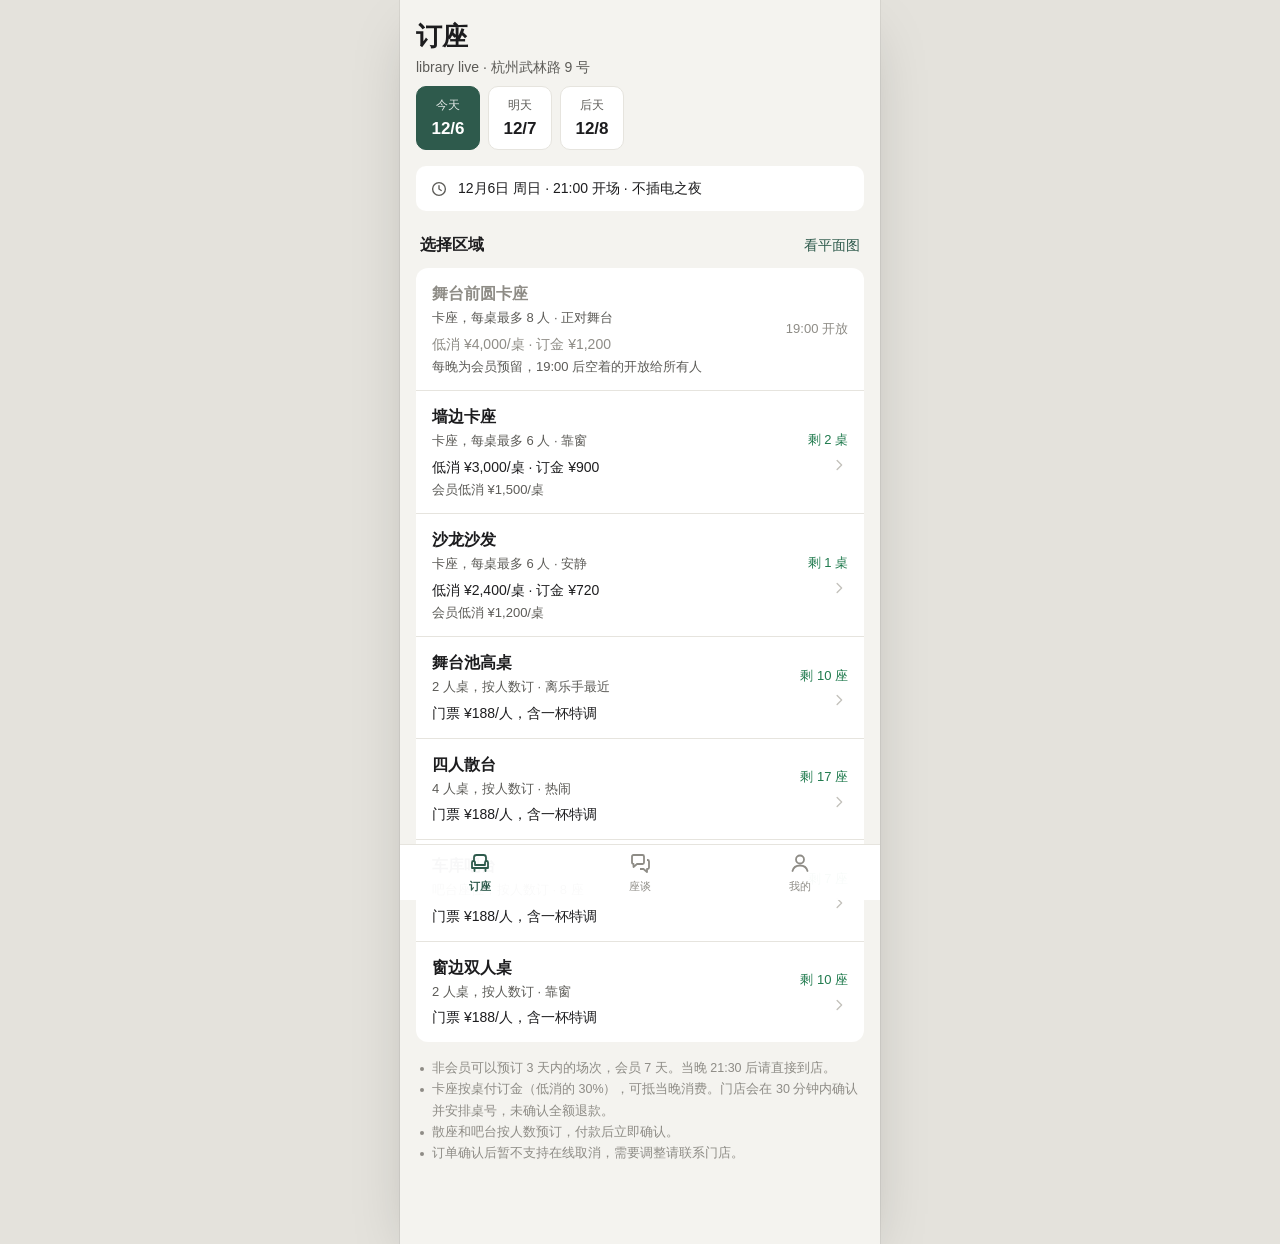
==== commit cece554e: "Update preview to 6a839a5" ====
--- a/app/index.html
+++ b/app/index.html
@@ -1,16 +1,16 @@
 <!doctype html>
-<html lang="zh-CN" data-skin="library" data-mode="night">
+<html lang="zh-CN">
 <head>
 <meta charset="utf-8">
-<title>library live · sth.ventured</title>
+<title>library live</title>
 <meta name="viewport" content="width=device-width, initial-scale=1, viewport-fit=cover">
-<meta name="description" content="sth.ventured · library live（杭州武林路 9 号）：今晚节目、按区域订座、会员时间、活动与会员卡。">
-<meta name="theme-color" content="#14231D">
+<meta name="description" content="library live（杭州武林路 9 号）：订座、白天座谈、会员邀请。">
+<meta name="theme-color" content="#F4F3EF">
 <meta name="format-detection" content="telephone=no">
 <meta name="mobile-web-app-capable" content="yes">
 <meta name="apple-mobile-web-app-capable" content="yes">
-<meta name="apple-mobile-web-app-title" content="Ventured">
-<meta name="apple-mobile-web-app-status-bar-style" content="black-translucent">
+<meta name="apple-mobile-web-app-title" content="library live">
+<meta name="apple-mobile-web-app-status-bar-style" content="default">
 <link rel="manifest" href="manifest.webmanifest">
 <link rel="icon" href="../assets/img/favicon.svg" type="image/svg+xml">
 <link rel="apple-touch-icon" href="icons/apple-touch-icon.png">
@@ -23,7 +23,6 @@
 <link rel="apple-touch-startup-image" href="icons/splash-1125x2436.png" media="(device-width: 375px) and (device-height: 812px) and (-webkit-device-pixel-ratio: 3) and (orientation: portrait)">
 <link rel="apple-touch-startup-image" href="icons/splash-828x1792.png" media="(device-width: 414px) and (device-height: 896px) and (-webkit-device-pixel-ratio: 2) and (orientation: portrait)">
 <link rel="apple-touch-startup-image" href="icons/splash-750x1334.png" media="(device-width: 375px) and (device-height: 667px) and (-webkit-device-pixel-ratio: 2) and (orientation: portrait)">
-<link rel="preload" href="../assets/fonts/ibm-plex-mono-latin-400.woff2" as="font" type="font/woff2" crossorigin>
 <link rel="stylesheet" href="app.css">
 <link rel="stylesheet" href="../shared/plan.css">
 <script type="module" src="app.js"></script>
@@ -31,35 +30,28 @@
 <body>
 
 <svg class="sprite" width="0" height="0" aria-hidden="true" focusable="false">
-  <symbol id="i-home" viewBox="0 0 24 24"><path d="M4 21V9.5L12 4l8 5.5V21" fill="none" stroke="currentColor" stroke-width="1.6" stroke-linejoin="round"/><path d="M9.5 21v-5.5h5V21M3 21h18" fill="none" stroke="currentColor" stroke-width="1.6" stroke-linecap="round"/></symbol>
-  <symbol id="i-map" viewBox="0 0 24 24"><path d="M4 6.5l5-2 6 2 5-2v13l-5 2-6-2-5 2z" fill="none" stroke="currentColor" stroke-width="1.6" stroke-linejoin="round"/><path d="M9 4.5v13M15 6.5v13" stroke="currentColor" stroke-width="1.5"/></symbol>
-  <symbol id="i-ticket" viewBox="0 0 24 24"><path d="M3.5 7.5A1.5 1.5 0 0 1 5 6h14a1.5 1.5 0 0 1 1.5 1.5v2a2.5 2.5 0 0 0 0 5v2A1.5 1.5 0 0 1 19 18H5a1.5 1.5 0 0 1-1.5-1.5v-2a2.5 2.5 0 0 0 0-5z" fill="none" stroke="currentColor" stroke-width="1.6" stroke-linejoin="round"/><path d="M14.5 6.5v11" stroke="currentColor" stroke-width="1.4" stroke-dasharray="1.6 1.8"/></symbol>
-  <symbol id="i-me" viewBox="0 0 24 24"><ellipse cx="12" cy="12" rx="7.5" ry="9" fill="none" stroke="currentColor" stroke-width="1.6"/><circle cx="12" cy="10" r="2.6" fill="none" stroke="currentColor" stroke-width="1.5"/><path d="M7.6 17.6c1-2.4 2.6-3.4 4.4-3.4s3.4 1 4.4 3.4" fill="none" stroke="currentColor" stroke-width="1.5" stroke-linecap="round"/></symbol>
-  <symbol id="i-bell" viewBox="0 0 24 24"><circle cx="12" cy="4.6" r="1.7" fill="currentColor"/><path d="M11.1 5.8h1.8v2.1h-1.8zM3.6 17.2a8.4 8.4 0 0 1 16.8 0z" fill="currentColor"/><rect x="2" y="17.9" width="20" height="2.3" rx="1.1" fill="currentColor"/></symbol>
-  <symbol id="i-back" viewBox="0 0 24 24"><path d="M14.5 5.5L8 12l6.5 6.5" fill="none" stroke="currentColor" stroke-width="1.8" stroke-linecap="round" stroke-linejoin="round"/></symbol>
-  <symbol id="i-close" viewBox="0 0 24 24"><path d="M6.5 6.5l11 11M17.5 6.5l-11 11" stroke="currentColor" stroke-width="1.8" stroke-linecap="round"/></symbol>
-  <symbol id="i-arrow" viewBox="0 0 24 24"><path d="M5 12h13M13 6.5l5.5 5.5-5.5 5.5" fill="none" stroke="currentColor" stroke-width="1.6" stroke-linecap="round" stroke-linejoin="round"/></symbol>
-  <symbol id="i-plus" viewBox="0 0 24 24"><path d="M12 5.5v13M5.5 12h13" stroke="currentColor" stroke-width="1.8" stroke-linecap="round"/></symbol>
-  <symbol id="i-minus" viewBox="0 0 24 24"><path d="M5.5 12h13" stroke="currentColor" stroke-width="1.8" stroke-linecap="round"/></symbol>
-  <symbol id="i-check" viewBox="0 0 24 24"><path d="M5.5 12.5l4.2 4.2 8.8-9.4" fill="none" stroke="currentColor" stroke-width="2" stroke-linecap="round" stroke-linejoin="round"/></symbol>
-  <symbol id="i-lock" viewBox="0 0 24 24"><rect x="5" y="10.5" width="14" height="10" rx="1.5" fill="none" stroke="currentColor" stroke-width="1.6"/><path d="M8 10.5V8a4 4 0 0 1 8 0v2.5" fill="none" stroke="currentColor" stroke-width="1.6"/><circle cx="12" cy="15.5" r="1.4" fill="currentColor"/></symbol>
-  <symbol id="i-crest" viewBox="0 0 60 60"><circle cx="30" cy="30" r="27" fill="none" stroke="currentColor" stroke-width="1.6"/><circle cx="30" cy="30" r="22" fill="none" stroke="currentColor" stroke-width=".8"/><text x="30" y="36" text-anchor="middle" fill="currentColor" style="font: 600 15px var(--futura); letter-spacing: .5px">SV</text></symbol>
-  <symbol id="i-seal" viewBox="0 0 64 64"><path d="M32 3.5l4.3 3.1 5.2-.9 2.6 4.6 5 1.6.4 5.3 4 3.4-1.6 5 2.6 4.6-3.5 4 .2 5.3-4.9 2-1.6 5-5.3.3-3.4 4.1-5-1.6L32 60.5l-4.3-3.1-5.2.9-2.6-4.6-5-1.6-.4-5.3-4-3.4 1.6-5-2.6-4.6 3.5-4-.2-5.3 4.9-2 1.6-5 5.3-.3 3.4-4.1 5 1.6z" fill="currentColor"/><circle cx="32" cy="32" r="18" fill="none" stroke="rgba(255,240,230,.45)" stroke-width="1.4"/><text x="32" y="37.5" text-anchor="middle" fill="rgba(255,240,230,.85)" style="font: 600 15px var(--futura); letter-spacing: .5px">SV</text></symbol>
+  <symbol id="i-seat" viewBox="0 0 24 24"><path d="M6 11V6.5A2.5 2.5 0 0 1 8.5 4h7A2.5 2.5 0 0 1 18 6.5V11" fill="none" stroke="currentColor" stroke-width="1.8" stroke-linejoin="round"/><path d="M4 11.5a1.5 1.5 0 0 1 3 0V14h10v-2.5a1.5 1.5 0 0 1 3 0V17H4z" fill="none" stroke="currentColor" stroke-width="1.8" stroke-linejoin="round"/><path d="M6.5 17v3M17.5 17v3" stroke="currentColor" stroke-width="1.8" stroke-linecap="round"/></symbol>
+  <symbol id="i-talk" viewBox="0 0 24 24"><path d="M4 5.5A1.5 1.5 0 0 1 5.5 4h9A1.5 1.5 0 0 1 16 5.5v6a1.5 1.5 0 0 1-1.5 1.5H9l-3.5 3v-3h0A1.5 1.5 0 0 1 4 11.5z" fill="none" stroke="currentColor" stroke-width="1.8" stroke-linejoin="round"/><path d="M19 9h.5A1.5 1.5 0 0 1 21 10.5v6a1.5 1.5 0 0 1-1.5 1.5H19v3l-3.5-3H12" fill="none" stroke="currentColor" stroke-width="1.8" stroke-linejoin="round"/></symbol>
+  <symbol id="i-me" viewBox="0 0 24 24"><circle cx="12" cy="8.5" r="4" fill="none" stroke="currentColor" stroke-width="1.8"/><path d="M4.5 20c.9-3.6 3.9-5.5 7.5-5.5s6.6 1.9 7.5 5.5" fill="none" stroke="currentColor" stroke-width="1.8" stroke-linecap="round"/></symbol>
+  <symbol id="i-back" viewBox="0 0 24 24"><path d="M15 5l-7 7 7 7" fill="none" stroke="currentColor" stroke-width="2" stroke-linecap="round" stroke-linejoin="round"/></symbol>
+  <symbol id="i-right" viewBox="0 0 24 24"><path d="M9.5 6l6 6-6 6" fill="none" stroke="currentColor" stroke-width="1.8" stroke-linecap="round" stroke-linejoin="round"/></symbol>
+  <symbol id="i-close" viewBox="0 0 24 24"><path d="M6.5 6.5l11 11M17.5 6.5l-11 11" stroke="currentColor" stroke-width="2" stroke-linecap="round"/></symbol>
+  <symbol id="i-plus" viewBox="0 0 24 24"><path d="M12 5.5v13M5.5 12h13" stroke="currentColor" stroke-width="2" stroke-linecap="round"/></symbol>
+  <symbol id="i-minus" viewBox="0 0 24 24"><path d="M5.5 12h13" stroke="currentColor" stroke-width="2" stroke-linecap="round"/></symbol>
+  <symbol id="i-check" viewBox="0 0 24 24"><path d="M5 12.5l4.5 4.5L19 7.5" fill="none" stroke="currentColor" stroke-width="2.2" stroke-linecap="round" stroke-linejoin="round"/></symbol>
+  <symbol id="i-clock" viewBox="0 0 24 24"><circle cx="12" cy="12" r="8.5" fill="none" stroke="currentColor" stroke-width="1.8"/><path d="M12 7.5V12l3 2" fill="none" stroke="currentColor" stroke-width="1.8" stroke-linecap="round"/></symbol>
+  <symbol id="i-pin" viewBox="0 0 24 24"><path d="M12 21s6.5-6 6.5-11a6.5 6.5 0 0 0-13 0c0 5 6.5 11 6.5 11z" fill="none" stroke="currentColor" stroke-width="1.8" stroke-linejoin="round"/><circle cx="12" cy="10" r="2.3" fill="none" stroke="currentColor" stroke-width="1.8"/></symbol>
+  <symbol id="i-user" viewBox="0 0 24 24"><circle cx="12" cy="9" r="3.5" fill="none" stroke="currentColor" stroke-width="1.8"/><path d="M5.5 19.5c.8-3 3.4-4.5 6.5-4.5s5.7 1.5 6.5 4.5" fill="none" stroke="currentColor" stroke-width="1.8" stroke-linecap="round"/></symbol>
+  <symbol id="i-map" viewBox="0 0 24 24"><path d="M4 6.5l5-2 6 2 5-2v13l-5 2-6-2-5 2z" fill="none" stroke="currentColor" stroke-width="1.8" stroke-linejoin="round"/><path d="M9 4.5v13M15 6.5v13" stroke="currentColor" stroke-width="1.6"/></symbol>
+  <symbol id="i-mail" viewBox="0 0 24 24"><rect x="3.5" y="5.5" width="17" height="13" rx="2" fill="none" stroke="currentColor" stroke-width="1.8"/><path d="M4 7l8 6 8-6" fill="none" stroke="currentColor" stroke-width="1.8" stroke-linejoin="round"/></symbol>
+  <symbol id="i-info" viewBox="0 0 24 24"><circle cx="12" cy="12" r="8.5" fill="none" stroke="currentColor" stroke-width="1.8"/><path d="M12 11v5.5" stroke="currentColor" stroke-width="2" stroke-linecap="round"/><circle cx="12" cy="7.8" r="1.2" fill="currentColor"/></symbol>
+  <symbol id="i-alert" viewBox="0 0 24 24"><path d="M12 3.5l9 16H3z" fill="none" stroke="currentColor" stroke-width="1.8" stroke-linejoin="round"/><path d="M12 10v4.5" stroke="currentColor" stroke-width="2" stroke-linecap="round"/><circle cx="12" cy="17.2" r="1.1" fill="currentColor"/></symbol>
 </svg>
 
-<div class="stage">
-  <aside class="stage__aside" aria-hidden="true">
-    <p class="stage__k">sth.ventured</p>
-    <p class="stage__t">library live</p>
-    <p class="stage__p">非会员看到的是一座图书馆；<br>会员看到的，是它的机器层。</p>
-    <p class="stage__links"><a href="../admin/">后台 →</a><a href="../">官网 →</a></p>
-  </aside>
-  <div class="app" id="app">
-    <div class="screen" id="screen"><div class="boot"><span class="boot__cursor">library live_</span></div></div>
-    <nav class="tabbar" id="tabbar" aria-label="主导航" hidden></nav>
-    <div class="sheet-host" id="sheet"></div>
-    <div class="overlay" id="overlay" hidden></div>
-  </div>
+<div class="app" id="app">
+  <div class="view" id="view"><p class="loading">加载中…</p></div>
+  <nav class="tabbar" id="tabbar" aria-label="主导航" hidden></nav>
+  <div class="sheet-host" id="sheet"></div>
 </div>
 <noscript><p style="padding:40px;text-align:center">请开启 JavaScript。</p></noscript>
 </body>
--- a/app/app.css
+++ b/app/app.css
@@ -1,544 +1,281 @@
 /* =========================================================
-   library live · sth.ventured — member web app (v2)
-   Two skins on one app:
-   - library  · the public layer (L0): a reading room. Catalogue cards,
-                rubber stamps, a playbill for tonight, ink-on-paper floor plan.
-   - terminal · the members' layer (L1+): the machine underneath.
-                Night is a CRT (phosphor, scanlines); day is green-bar
-                printer paper from a dot-matrix printer.
-   Mode follows the house: day until 19:00, night after (DEC-05).
+   library live · member web app
+   One plain, conventional mobile UI: system fonts, a three-tab bar,
+   a standard header with a back button, one primary button per screen.
    ========================================================= */
-
-@font-face { font-family: "SV Jost"; src: url("../assets/fonts/jost-latin-var.woff2") format("woff2"); font-weight: 100 900; font-display: swap; }
-@font-face { font-family: "SV Serif"; src: url("../assets/fonts/source-serif-4-latin-var.woff2") format("woff2"); font-weight: 200 900; font-style: normal; font-display: swap; unicode-range: U+0000-00FF, U+0131, U+0152-0153, U+02C6, U+02DA, U+02DC, U+2013-2014, U+2018-201A, U+201C-201E, U+2022, U+2026, U+2039-203A, U+2122, U+2190-2193; }
-@font-face { font-family: "SV Serif"; src: url("../assets/fonts/source-serif-4-latin-var-italic.woff2") format("woff2"); font-weight: 200 900; font-style: italic; font-display: swap; unicode-range: U+0000-00FF, U+0131, U+0152-0153, U+02C6, U+02DA, U+02DC, U+2013-2014, U+2018-201A, U+201C-201E, U+2022, U+2026, U+2039-203A, U+2122, U+2190-2193; }
-@font-face { font-family: "SV Serif SC"; src: url("../assets/fonts/noto-serif-sc-600-app.woff2") format("woff2"); font-weight: 500 800; font-display: swap; }
-@font-face { font-family: "SV Mono"; src: url("../assets/fonts/ibm-plex-mono-latin-400.woff2") format("woff2"); font-weight: 400; font-display: swap; }
-@font-face { font-family: "SV Mono"; src: url("../assets/fonts/ibm-plex-mono-latin-500.woff2") format("woff2"); font-weight: 500 700; font-display: swap; }
-
 :root {
-  --futura: "SV Jost", Futura, "Century Gothic", "Avenir Next", "Helvetica Neue", "PingFang SC", "Microsoft YaHei", sans-serif;
-  --serif: "SV Serif", "SV Serif SC", "Songti SC", "STSong", "Noto Serif CJK SC", Georgia, serif;
-  --sans: -apple-system, BlinkMacSystemFont, "Segoe UI", "Helvetica Neue", Arial, "PingFang SC", "Hiragino Sans GB", "Microsoft YaHei", "Noto Sans CJK SC", sans-serif;
-  --mono: "SV Mono", ui-monospace, "SF Mono", Menlo, Consolas, "PingFang SC", "Microsoft YaHei", monospace;
+  color-scheme: light;
+  --bg: #F4F3EF;
+  --card: #FFFFFF;
+  --text: #1C1C1E;
+  --text-2: #5C5B57;
+  --text-3: #8E8C86;
+  --line: #E6E4DE;
+  --brand: #2E5A4C;
+  --brand-press: #234A3D;
+  --brand-soft: #E6EFEA;
+  --warn: #9A5B00;
+  --warn-soft: #FFF2D9;
+  --danger: #B3261E;
+  --danger-soft: #FCE8E6;
+  --ok: #1F7A4D;
+  --ok-soft: #E3F3E9;
+  --grey-soft: #EEEDE9;
+  --sans: -apple-system, BlinkMacSystemFont, "PingFang SC", "Helvetica Neue", "Hiragino Sans GB", "Microsoft YaHei", "Noto Sans CJK SC", Arial, sans-serif;
+  --serif: Georgia, "Songti SC", "STSong", serif;
+  --mono: ui-monospace, "SF Mono", Menlo, Consolas, monospace;
+  --futura: "Avenir Next", "Helvetica Neue", Arial, sans-serif;
   --ease: cubic-bezier(.2, .7, .1, 1);
-  --snap: cubic-bezier(.3, 1.5, .5, 1);
   --safe-t: env(safe-area-inset-top, 0px);
   --safe-b: env(safe-area-inset-bottom, 0px);
-  --tab-h: 60px;
-
-  /* library · day */
-  color-scheme: light;
-  --bg: #EDE5D3;
-  --surface: #F6F0E2;
-  --card: #FFFCF3;
-  --card-fg: #201B16;
-  --fg: #201B16;
-  --fg2: #4B4137;
-  --dim: #82735F;
-  --rule: rgba(32, 27, 22, .14);
-  --rule2: rgba(32, 27, 22, .3);
-  --accent: #2E5A4C;
-  --accent-fg: #F6F1E4;
-  --brass: #B48A3E;
-  --stamp: #A3353A;
-  --stamp2: #4D3F86;
-  --ok: #2E6A50;
-  --rule-blue: rgba(95, 140, 180, .32);
-  --rule-red: rgba(190, 70, 70, .5);
-  --body-font: var(--sans);
+  --tab-h: 56px;
+  --top-h: 48px;
 }
-:root[data-mode="night"][data-skin="library"], :root[data-mode="closed"][data-skin="library"] {
-  color-scheme: dark;
-  --bg: #0F1F19;
-  --surface: #15291F;
-  --card: #F4EDDC;
-  --card-fg: #201B16;
-  --fg: #EDE4CF;
-  --fg2: #CFC4AB;
-  --dim: #8FA294;
-  --rule: rgba(237, 228, 207, .14);
-  --rule2: rgba(237, 228, 207, .3);
-  --accent: #D9B060;
-  --accent-fg: #14231D;
-  --brass: #D9B060;
-  --stamp: #E0675F;
-  --ok: #8FD3B0;
-}
-
-/* terminal · night (a CRT). Phosphor can be changed in 我的 → 外观. */
-:root[data-skin="terminal"] {
-  color-scheme: dark;
-  --ph: 255, 181, 71;
-  --bg: #0A0806;
-  --surface: #0E0B08;
-  --card: transparent;
-  --card-fg: rgb(var(--ph));
-  --fg: rgb(var(--ph));
-  --fg2: rgba(var(--ph), .84);
-  --dim: rgba(var(--ph), .55);
-  --faint: rgba(var(--ph), .14);
-  --rule: rgba(var(--ph), .3);
-  --rule2: rgba(var(--ph), .55);
-  --accent: rgb(var(--ph));
-  --accent-fg: #0A0806;
-  --brass: rgb(var(--ph));
-  --stamp: #FF6B5A;
-  --stamp2: rgb(var(--ph));
-  --ok: rgb(var(--ph));
-  --glow: 0 0 6px rgba(var(--ph), .42);
-  --body-font: var(--mono);
-}
-:root[data-skin="terminal"][data-phosphor="green"] { --ph: 126, 255, 160; --bg: #040A06; --surface: #07100A; --accent-fg: #040A06; }
-:root[data-skin="terminal"][data-phosphor="ice"] { --ph: 205, 235, 255; --bg: #05080B; --surface: #080C10; --accent-fg: #05080B; }
-/* terminal · day: green-bar continuous paper, black ribbon, red ribbon for emphasis */
-:root[data-skin="terminal"][data-mode="day"] {
-  color-scheme: light;
-  --ph: 28, 38, 32;
-  --bg: #F1EEE2;
-  --surface: #F6F3E8;
-  --accent-fg: #F1EEE2;
-  --stamp: #B5312C;
-  --glow: none;
-  --bar: rgba(118, 176, 128, .2);
-}
-:root[data-skin="terminal"][data-mode="day"][data-paper="blue"] { --bar: rgba(120, 160, 205, .2); }
-:root[data-skin="terminal"][data-mode="day"][data-paper="plain"] { --bar: transparent; }
-
-/* ---------- base ---------- */
 *, *::before, *::after { box-sizing: border-box; }
-html { -webkit-text-size-adjust: 100%; text-size-adjust: 100%; height: 100%; background: var(--bg); }
-body { margin: 0; min-height: 100%; background: var(--bg); color: var(--fg); font: 15px/1.6 var(--body-font); -webkit-font-smoothing: antialiased; -webkit-tap-highlight-color: transparent; overscroll-behavior: none; }
-p { margin: 0; }
-h1, h2, h3 { margin: 0; font-weight: 600; }
+html { -webkit-text-size-adjust: 100%; background: var(--bg); }
+body { margin: 0; background: var(--bg); color: var(--text); font: 15px/1.5 var(--sans); -webkit-font-smoothing: antialiased; -webkit-tap-highlight-color: transparent; }
+p, h1, h2, h3 { margin: 0; }
+h1, h2, h3 { font-weight: 600; }
+a { color: var(--brand); text-decoration: none; }
 button, input, textarea, select { font: inherit; color: inherit; }
 button { cursor: pointer; }
-a { color: inherit; }
-svg { max-width: 100%; }
-pre { margin: 0; }
+:focus-visible { outline: 2px solid var(--brand); outline-offset: 2px; }
 [hidden] { display: none !important; }
-:focus-visible { outline: 2px solid var(--accent); outline-offset: 2px; }
 .sprite { position: absolute; width: 0; height: 0; overflow: hidden; }
-.sr { position: absolute !important; width: 1px; height: 1px; margin: -1px; overflow: hidden; clip: rect(0 0 0 0); white-space: nowrap; }
+.ico { width: 20px; height: 20px; flex: none; }
+.num { font-variant-numeric: tabular-nums; }
 .mono { font-family: var(--mono); }
-.dim { color: var(--dim); }
-
-/* ---------- the stage (desktop) ---------- */
-.stage__aside { display: none; }
-.app { position: fixed; inset: 0; display: flex; flex-direction: column; overflow: hidden; background: var(--bg); isolation: isolate; }
-@media (min-width: 760px) {
-  body { background: #1A1612; }
-  :root[data-skin="library"] body { background: repeating-linear-gradient(90deg, #3B2A1E 0 3px, #2F2219 3px 120px), #2F2219; }
-  :root[data-skin="terminal"] body { background: radial-gradient(60% 50% at 50% 50%, rgba(var(--ph), .07), transparent 70%), #050403; }
-  .stage { display: grid; grid-template-columns: minmax(0, 1fr) 410px minmax(0, 1fr); align-items: center; min-height: 100vh; padding: 24px 0; }
-  .stage__aside { display: grid; justify-items: end; gap: 10px; grid-column: 1; justify-self: end; margin-right: 60px; max-width: 290px; text-align: right; color: #EADFC6; }
-  :root[data-skin="terminal"] .stage__aside { color: rgb(var(--ph)); font-family: var(--mono); text-shadow: var(--glow); }
-  :root[data-skin="terminal"][data-mode="day"] .stage__aside { color: #F1EEE2; }
-  .stage__k { font: 600 12px/1 var(--mono); letter-spacing: .3em; }
-  .stage__t { font: italic 400 34px/1.1 var(--serif); }
-  .stage__p { font-size: 14px; line-height: 1.9; opacity: .8; }
-  .stage__links { display: flex; gap: 18px; margin-top: 6px; font: 500 12px/1 var(--mono); letter-spacing: .1em; }
-  .stage__links a { text-decoration: none; border-bottom: 1px solid currentColor; padding-bottom: 3px; }
-  .app { position: relative; inset: auto; grid-column: 2; width: 410px; height: min(870px, calc(100vh - 48px)); border-radius: 42px; box-shadow: 0 0 0 10px #15110E, 0 0 0 11.5px #8A6E44, 0 50px 90px -30px rgba(0, 0, 0, .8); --safe-t: 14px; }
+.muted { color: var(--text-2); }
+.small { font-size: 13px; color: var(--text-2); }
+.loading { padding: 40vh 0 0; text-align: center; color: var(--text-3); }
+
+/* ---------- frame ---------- */
+.app { position: relative; min-height: 100vh; min-height: 100dvh; max-width: 480px; margin: 0 auto; background: var(--bg); }
+@media (min-width: 600px) {
+  body { background: #E4E2DC; }
+  .app { box-shadow: 0 0 0 1px rgba(0, 0, 0, .06), 0 20px 60px -20px rgba(0, 0, 0, .25); }
 }
-
-/* ---------- screen ---------- */
-.screen { position: relative; flex: 1; min-height: 0; display: flex; flex-direction: column; }
-.main { container-type: inline-size; flex: 1; min-height: 0; overflow-y: auto; overflow-x: hidden; overscroll-behavior: contain; -webkit-overflow-scrolling: touch; padding-bottom: calc(var(--tab-h) + var(--safe-b) + 28px); }
-.main--plain { padding-bottom: calc(var(--safe-b) + 30px); }
-.enter { animation: rise .4s var(--ease) both; }
-@keyframes rise { from { opacity: 0; transform: translateY(10px); } to { opacity: 1; transform: none; } }
-.boot { flex: 1; display: grid; place-items: center; background: #0A0806; color: #FFB547; font: 500 14px/1 var(--mono); letter-spacing: .1em; }
-.boot__cursor { animation: blink 1s steps(1) infinite; }
-@keyframes blink { 50% { opacity: .2; } }
-
-/* CRT texture: scanlines and a slow flicker, only at night in the terminal */
-:root[data-skin="terminal"]:not([data-mode="day"]) .app::after {
-  content: ""; position: absolute; inset: 0; z-index: 60; pointer-events: none;
-  background: repeating-linear-gradient(rgba(0, 0, 0, 0) 0 2px, rgba(0, 0, 0, .22) 2px 3px), radial-gradient(120% 90% at 50% 50%, transparent 60%, rgba(0, 0, 0, .55));
-  animation: flicker 6s infinite;
-}
-@keyframes flicker { 0%, 100% { opacity: 1; } 47% { opacity: .92; } 48% { opacity: 1; } 75% { opacity: .96; } }
-:root[data-skin="terminal"] .screen { text-shadow: var(--glow); }
-/* green-bar paper with tractor-feed holes, by day */
-:root[data-skin="terminal"][data-mode="day"] .main {
-  background: repeating-linear-gradient(var(--bar) 0 72px, transparent 72px 144px);
-  background-attachment: local;
-  padding-left: 18px; padding-right: 18px;
-}
-:root[data-skin="terminal"][data-mode="day"] .screen::before, :root[data-skin="terminal"][data-mode="day"] .screen::after {
-  content: ""; position: absolute; top: 0; bottom: 0; width: 16px; z-index: 4; pointer-events: none;
-  background: radial-gradient(circle at 8px 12px, var(--bg) 0 3.6px, rgba(28, 38, 32, .25) 3.7px 4.4px, transparent 4.6px) 0 0 / 16px 24px repeat-y;
-  border-right: 1px dashed rgba(28, 38, 32, .2);
-}
-:root[data-skin="terminal"][data-mode="day"] .screen::before { left: 0; }
-:root[data-skin="terminal"][data-mode="day"] .screen::after { right: 0; border-right: 0; border-left: 1px dashed rgba(28, 38, 32, .2); }
+.view { padding-bottom: calc(var(--tab-h) + var(--safe-b) + 24px); }
+.view.no-tabs { padding-bottom: calc(var(--safe-b) + 24px); }
+.view.has-bar { padding-bottom: calc(88px + var(--safe-b)); }
 
 /* ---------- header ---------- */
-.bar { position: relative; z-index: 5; flex: none; display: grid; grid-template-columns: 44px 1fr 44px; align-items: center; min-height: calc(52px + var(--safe-t)); padding: var(--safe-t) 8px 0; border-bottom: 1px solid var(--rule); background: var(--bg); }
-.bar__mid { display: grid; justify-items: center; text-align: center; min-width: 0; }
-.bar__t { font: 600 16px/1.2 var(--serif); letter-spacing: .14em; white-space: nowrap; }
-.bar__s { margin-top: 3px; font: 500 9.5px/1 var(--mono); letter-spacing: .22em; text-transform: uppercase; color: var(--dim); }
-.ibtn { position: relative; display: grid; place-items: center; width: 40px; height: 40px; padding: 0; border: 0; border-radius: 50%; background: transparent; color: var(--fg); }
-.ibtn svg { width: 22px; height: 22px; }
-.ibtn__dot { position: absolute; top: 8px; right: 7px; min-width: 9px; height: 9px; border-radius: 5px; background: var(--stamp); box-shadow: 0 0 0 2px var(--bg); }
-:root[data-skin="terminal"] .bar { border-bottom: 1px dashed var(--rule); }
-:root[data-skin="terminal"] .bar__t { font: 500 13px/1.2 var(--mono); letter-spacing: .12em; }
-:root[data-skin="terminal"] .ibtn__dot { border-radius: 0; box-shadow: none; }
-
-/* library masthead */
-.mast { display: grid; justify-items: center; gap: 4px; padding: calc(16px + var(--safe-t)) 20px 12px; text-align: center; border-bottom: 3px double var(--rule2); position: relative; }
-.mast__k { font: 500 10px/1 var(--mono); letter-spacing: .3em; color: var(--dim); text-transform: uppercase; }
-.mast__t { font: italic 400 34px/1.05 var(--serif); letter-spacing: -.01em; }
-.mast__d { font: 500 10.5px/1.4 var(--mono); letter-spacing: .14em; color: var(--fg2); }
-.mast .ibtn { position: absolute; right: 10px; top: calc(12px + var(--safe-t)); }
-
-/* terminal status line */
-.tline { display: flex; align-items: center; gap: 10px; padding: calc(10px + var(--safe-t)) 16px 8px; border-bottom: 1px dashed var(--rule); font: 500 11.5px/1.3 var(--mono); letter-spacing: .06em; }
-.tline b { font-weight: 600; }
-.tline__sp { flex: 1; }
-.led { display: inline-block; width: 7px; height: 7px; margin-right: 6px; border-radius: 50%; background: currentColor; box-shadow: 0 0 8px currentColor; animation: blink 2s steps(1) infinite; vertical-align: 1px; }
-.tline .ibtn { width: 32px; height: 32px; color: var(--fg); }
-.tline .ibtn svg { width: 18px; height: 18px; }
-.fig { margin: 18px 14px 4px; font: 500 9.4px/1.12 var(--mono); font-size: min(12px, calc((100cqi - 28px) / 29)); white-space: pre; overflow: hidden; color: var(--fg); cursor: default; user-select: none; }
-.fig--sm { font-size: 8.2px; }
-.cursor::after { content: "▌"; margin-left: 2px; animation: blink 1s steps(1) infinite; }
+.top { position: sticky; top: 0; z-index: 20; display: grid; grid-template-columns: 56px 1fr 56px; align-items: center; height: calc(var(--top-h) + var(--safe-t)); padding-top: var(--safe-t); background: rgba(244, 243, 239, .94); -webkit-backdrop-filter: blur(10px); backdrop-filter: blur(10px); border-bottom: 1px solid transparent; }
+.top.is-scrolled { border-bottom-color: var(--line); }
+.top h1 { grid-column: 2; text-align: center; font-size: 17px; white-space: nowrap; overflow: hidden; text-overflow: ellipsis; }
+.top__back { grid-column: 1; display: inline-grid; place-items: center; width: 44px; height: 44px; margin-left: 4px; border: 0; background: none; color: var(--text); border-radius: 22px; }
+.top__back svg { width: 24px; height: 24px; }
+.top__back:active { background: var(--grey-soft); }
+.top__right { grid-column: 3; justify-self: end; margin-right: 8px; }
+.hero { padding: calc(var(--safe-t) + 20px) 16px 4px; }
+.hero h1 { font-size: 26px; line-height: 1.25; }
+.hero p { margin-top: 4px; font-size: 14px; color: var(--text-2); }
 
 /* ---------- tab bar ---------- */
-.tabbar { position: absolute; left: 0; right: 0; bottom: 0; z-index: 20; display: grid; grid-template-columns: repeat(4, 1fr); padding: 0 6px var(--safe-b); background: var(--bg); border-top: 1px solid var(--rule); }
-.tab { position: relative; display: grid; justify-items: center; align-content: center; gap: 3px; height: var(--tab-h); border: 0; background: none; color: var(--dim); text-decoration: none; font: 500 10.5px/1 var(--sans); letter-spacing: .14em; }
-.tab svg { width: 23px; height: 23px; }
-.tab.is-on { color: var(--fg); }
-/* library: drawer pulls of a card catalogue */
-:root[data-skin="library"] .tabbar { gap: 6px; padding-top: 6px; background: linear-gradient(#5A3D28, #452E1E); border-top: 0; box-shadow: inset 0 1px 0 rgba(255, 220, 170, .2); }
-:root[data-skin="library"] .tab { height: calc(var(--tab-h) - 6px); margin-bottom: 4px; border-radius: 3px; background: linear-gradient(#6B4A31, #573B27); color: #E9D7B8; box-shadow: inset 0 0 0 1px rgba(0, 0, 0, .35), inset 0 2px 0 rgba(255, 220, 170, .12); transition: transform .25s var(--ease); }
-:root[data-skin="library"] .tab span { display: block; min-width: 46px; padding: 3px 6px; border-radius: 2px; background: #F4EAD4; color: #3B2A1E; box-shadow: inset 0 0 0 1.5px #B48A3E, 0 1px 0 rgba(0, 0, 0, .3); font-size: 11px; letter-spacing: .2em; text-align: center; }
-:root[data-skin="library"] .tab svg, :root[data-skin="library"] .tab small { display: none; }
-:root[data-skin="library"] .tab::after { content: ""; width: 20px; height: 5px; border-radius: 0 0 5px 5px; background: linear-gradient(#E2C27F, #9A7434); margin-top: 2px; }
-:root[data-skin="library"] .tab.is-on { transform: translateY(-4px); background: linear-gradient(#7A5639, #604129); box-shadow: inset 0 0 0 1px rgba(0, 0, 0, .35), 0 6px 0 #2F1F14; }
-/* terminal: function keys */
-:root[data-skin="terminal"] .tabbar { gap: 6px; padding: 6px 8px calc(6px + var(--safe-b)); border-top: 1px dashed var(--rule); }
-:root[data-skin="terminal"] .tab { height: calc(var(--tab-h) - 12px); border: 1px solid var(--rule2); border-bottom-width: 3px; border-radius: 4px; color: var(--fg2); font: 500 11px/1 var(--mono); letter-spacing: .04em; grid-auto-flow: column; gap: 5px; }
-:root[data-skin="terminal"] .tab svg { display: none; }
-:root[data-skin="terminal"] .tab small { font-size: 9px; color: var(--dim); }
-:root[data-skin="terminal"] .tab.is-on { background: var(--fg); color: var(--accent-fg); border-color: var(--fg); text-shadow: none; transform: translateY(1px); border-bottom-width: 2px; }
-:root[data-skin="terminal"] .tab.is-on small { color: var(--accent-fg); }
-
-/* ---------- buttons & controls ---------- */
-.btn { --b: var(--accent); --f: var(--accent-fg); position: relative; display: inline-flex; align-items: center; justify-content: center; gap: 8px; min-height: 48px; padding: 8px 20px; border: 0; background: var(--b); color: var(--f); font: 600 13px/1.2 var(--sans); letter-spacing: .14em; text-decoration: none; text-align: center; touch-action: manipulation; transition: transform .15s, opacity .15s; }
-.btn small { font: 500 11px/1 var(--mono); letter-spacing: .08em; opacity: .85; }
-.btn:active { transform: scale(.98); }
-.btn[disabled], .btn.is-busy { opacity: .5; pointer-events: none; }
+.tabbar { position: fixed; z-index: 30; left: 50%; bottom: 0; transform: translateX(-50%); width: 100%; max-width: 480px; display: grid; grid-template-columns: repeat(3, 1fr); height: calc(var(--tab-h) + var(--safe-b)); padding-bottom: var(--safe-b); background: rgba(255, 255, 255, .97); border-top: 1px solid var(--line); }
+.tab { display: grid; justify-items: center; align-content: center; gap: 3px; color: var(--text-3); font-size: 11px; text-decoration: none; }
+.tab svg { width: 24px; height: 24px; }
+.tab[aria-current="page"] { color: var(--brand); font-weight: 600; }
+
+/* ---------- sections, cards, lists ---------- */
+.section { padding: 0 16px; margin-top: 20px; }
+.section__h { display: flex; justify-content: space-between; align-items: baseline; margin: 0 4px 8px; }
+.section__h h2 { font-size: 16px; }
+.section__h a, .section__h button { font-size: 14px; border: 0; background: none; color: var(--brand); padding: 4px 0; }
+.card { background: var(--card); border-radius: 12px; padding: 16px; }
+.card + .card { margin-top: 12px; }
+.list { background: var(--card); border-radius: 12px; overflow: hidden; }
+.row { display: flex; align-items: center; gap: 12px; width: 100%; min-height: 52px; padding: 12px 16px; border: 0; background: none; text-align: left; color: var(--text); text-decoration: none; }
+.row + .row { border-top: 1px solid var(--line); }
+a.row:active, button.row:active { background: var(--grey-soft); }
+.row__main { flex: 1; min-width: 0; }
+.row__main b { display: block; font-weight: 500; }
+.row__main small { display: block; margin-top: 2px; font-size: 13px; color: var(--text-2); }
+.row__side { flex: none; text-align: right; font-size: 14px; color: var(--text-2); }
+.row__chev { flex: none; width: 18px; height: 18px; color: #C4C2BC; }
+.kv { display: grid; grid-template-columns: 84px 1fr; gap: 10px 12px; font-size: 15px; }
+.kv dt { color: var(--text-2); }
+.kv dd { margin: 0; text-align: right; min-width: 0; overflow-wrap: anywhere; }
+.divider { height: 1px; background: var(--line); margin: 14px 0; }
+.note { display: flex; gap: 8px; padding: 12px 14px; border-radius: 10px; background: var(--grey-soft); font-size: 13px; color: var(--text-2); line-height: 1.6; }
+.note svg { width: 18px; height: 18px; flex: none; margin-top: 1px; }
+.note--warn { background: var(--warn-soft); color: var(--warn); }
+.note--brand { background: var(--brand-soft); color: var(--brand); }
+.empty { padding: 28px 16px; text-align: center; color: var(--text-3); font-size: 14px; }
+.empty .btn { margin-top: 14px; }
+
+/* ---------- buttons ---------- */
+.btn { display: inline-flex; align-items: center; justify-content: center; gap: 6px; min-height: 48px; padding: 0 20px; border: 0; border-radius: 10px; background: var(--brand); color: #fff; font-size: 16px; font-weight: 600; text-decoration: none; transition: background-color .15s, opacity .15s; touch-action: manipulation; }
+.btn:active { background: var(--brand-press); }
 .btn--block { display: flex; width: 100%; }
-.btn--ghost { --b: transparent; --f: var(--fg); box-shadow: inset 0 0 0 1.5px var(--rule2); }
-.btn--stamp { --b: var(--stamp); --f: #FFF8F0; }
-.btn--sm { min-height: 36px; padding: 4px 12px; font-size: 12px; }
+.btn--secondary { background: var(--card); color: var(--brand); box-shadow: inset 0 0 0 1px #C9D6CF; }
+.btn--secondary:active { background: var(--brand-soft); }
+.btn--plain { background: transparent; color: var(--text-2); font-weight: 500; }
+.btn--plain:active { background: var(--grey-soft); }
+.btn--danger { background: var(--card); color: var(--danger); box-shadow: inset 0 0 0 1px #EBC6C2; }
+.btn--sm { min-height: 36px; padding: 0 14px; font-size: 14px; border-radius: 8px; }
+.btn[disabled], .btn.is-busy { opacity: .45; pointer-events: none; }
+.btn[disabled].btn--done { opacity: 1; background: var(--grey-soft); color: var(--text-2); }
 .btns { display: grid; gap: 10px; }
 .btns--2 { grid-template-columns: 1fr 1fr; }
-:root[data-skin="library"] .btn { border-radius: 2px; box-shadow: inset 0 0 0 1px rgba(0, 0, 0, .15), 0 2px 0 rgba(0, 0, 0, .18); }
-:root[data-skin="library"] .btn--ghost { box-shadow: inset 0 0 0 1.5px var(--rule2); }
-/* terminal: keycaps with a hard edge */
-:root[data-skin="terminal"] .btn { --b: transparent; --f: var(--fg); border: 1px solid var(--fg); border-bottom-width: 4px; border-radius: 4px; font: 600 13px/1.2 var(--mono); letter-spacing: .08em; text-shadow: var(--glow); }
-:root[data-skin="terminal"] .btn::before { content: "["; opacity: .6; }
-:root[data-skin="terminal"] .btn::after { content: "]"; opacity: .6; }
-:root[data-skin="terminal"] .btn--primary { --b: var(--fg); --f: var(--accent-fg); text-shadow: none; }
-:root[data-skin="terminal"] .btn:active { transform: translateY(2px); border-bottom-width: 2px; }
-:root[data-skin="terminal"] .btn--ghost { border-color: var(--rule2); box-shadow: none; }
-:root[data-skin="terminal"] .btn--stamp { --b: transparent; --f: var(--stamp); border-color: var(--stamp); }
-
-.chips { display: flex; gap: 8px; overflow-x: auto; scrollbar-width: none; padding: 2px 0 6px; }
-.chips::-webkit-scrollbar { display: none; }
-.chip { flex: none; min-height: 32px; padding: 0 12px; border: 1px solid var(--rule2); border-radius: 999px; background: transparent; color: var(--fg2); font-size: 13px; white-space: nowrap; }
-.chip[aria-pressed="true"] { background: var(--fg); border-color: var(--fg); color: var(--bg); }
-:root[data-skin="terminal"] .chip { border-radius: 0; font: 500 12px/1 var(--mono); }
-:root[data-skin="terminal"] .chip[aria-pressed="true"] { text-shadow: none; }
-
-.field { display: grid; gap: 6px; padding: 11px 0; border-bottom: 1px solid var(--rule); }
-.field__l { display: flex; justify-content: space-between; gap: 10px; font: 500 10.5px/1 var(--mono); letter-spacing: .18em; text-transform: uppercase; color: var(--dim); }
-.field__l i { font-style: normal; text-transform: none; letter-spacing: .06em; }
-.input, .ta, .sel { width: 100%; min-height: 40px; padding: 6px 0; border: 0; border-radius: 0; background: transparent; color: inherit; font-size: 16px; outline: none; }
-.ta { min-height: 64px; resize: none; line-height: 1.5; }
-.sel { appearance: none; -webkit-appearance: none; }
-.sel option { color: #201B16; }
-.input::placeholder, .ta::placeholder { color: var(--dim); opacity: .7; }
-.field:focus-within { border-bottom-color: var(--accent); }
-:root[data-skin="terminal"] .field { border-bottom: 1px dashed var(--rule); }
-:root[data-skin="terminal"] .field__l::before { content: "> "; }
-:root[data-skin="terminal"] .input, :root[data-skin="terminal"] .ta, :root[data-skin="terminal"] .sel { font-family: var(--mono); caret-color: var(--fg); }
-.err { min-height: 18px; margin-top: 8px; color: var(--stamp); font-size: 13px; }
-.stepper { display: inline-flex; align-items: center; border: 1px solid var(--rule2); }
-.stepper button { display: grid; place-items: center; width: 42px; height: 40px; border: 0; background: transparent; color: inherit; }
-.stepper button svg { width: 18px; height: 18px; }
-.stepper button[disabled] { opacity: .3; }
-.stepper output { min-width: 34px; text-align: center; font: 600 18px/1 var(--mono); }
-.row2 { display: flex; align-items: center; justify-content: space-between; gap: 12px; padding: 12px 0; border-bottom: 1px solid var(--rule); }
-.row2 b { font-weight: 600; }
-.row2 small { display: block; color: var(--dim); font-size: 12px; margin-top: 2px; }
-:root[data-skin="terminal"] .row2 { border-bottom: 1px dashed var(--faint); }
-
-.section { padding: 0 18px; margin-top: 22px; }
-.sh { display: flex; align-items: baseline; justify-content: space-between; gap: 10px; margin-bottom: 10px; }
-.sh b { font: 600 15px/1.3 var(--serif); letter-spacing: .14em; }
-.sh span { font: 500 9.5px/1 var(--mono); letter-spacing: .24em; text-transform: uppercase; color: var(--dim); }
-.link { border: 0; background: none; padding: 4px 0; color: var(--accent); font: 500 12.5px/1 var(--sans); text-decoration: none; display: inline-flex; gap: 4px; align-items: center; }
-.link svg { width: 15px; height: 15px; }
-:root[data-skin="terminal"] .sh b { font: 600 13px/1.3 var(--mono); letter-spacing: .1em; }
-:root[data-skin="terminal"] .link { color: var(--fg); font-family: var(--mono); text-decoration: underline; text-underline-offset: 3px; }
-:root[data-mode="night"][data-skin="library"] .link, :root[data-mode="closed"][data-skin="library"] .link { color: var(--brass); }
-
-/* ---------- library components ---------- */
-/* a catalogue card: red top rule, blue ruled lines, a hole for the rod */
-.ccard { position: relative; padding: 14px 16px 22px; background: var(--card); color: var(--card-fg); box-shadow: 0 1px 0 rgba(0, 0, 0, .08), 0 12px 24px -18px rgba(0, 0, 0, .55); background-image: linear-gradient(transparent 33px, var(--rule-red) 33px 34.5px, transparent 34.5px), repeating-linear-gradient(transparent 0 25px, var(--rule-blue) 25px 26px); background-position: 0 0, 0 34px; }
-.ccard::after { content: ""; position: absolute; left: 50%; bottom: 7px; width: 10px; height: 10px; margin-left: -5px; border-radius: 50%; background: var(--bg); box-shadow: inset 0 1px 2px rgba(0, 0, 0, .3); }
-.ccard__call { display: flex; justify-content: space-between; height: 20px; font: 500 10.5px/20px var(--mono); letter-spacing: .1em; color: #6E6152; }
-.ccard__t { margin-top: 12px; font: 600 17px/1.5 var(--sans); }
-.ccard__en { font: italic 400 14px/1.4 var(--serif); color: #5A4E42; }
-.ccard__p { margin-top: 4px; font-size: 13.5px; line-height: 1.85; color: #3F362D; }
-.ccard + .ccard { margin-top: 12px; }
-.ccard--btn { display: block; width: 100%; border: 0; text-align: left; }
-.stamp { display: inline-grid; justify-items: center; gap: 1px; padding: 3px 8px; border: 2px solid currentColor; color: var(--stamp); font: 600 10px/1.2 var(--mono); letter-spacing: .14em; text-transform: uppercase; transform: rotate(-6deg); opacity: .9; }
-.stamp small { font: 600 11px/1 var(--sans); letter-spacing: .16em; text-transform: none; }
-.stamp--purple { color: #4D3F86; }
-.stamp--green { color: #2E6A50; }
-.ccard .stamp, .slip .stamp, .bill .stamp, .teaser .stamp { mix-blend-mode: multiply; }
-.ccard .stamp:not(.stamp--purple):not(.stamp--green), .slip .stamp:not(.stamp--purple):not(.stamp--green), .teaser .stamp:not(.stamp--purple):not(.stamp--green) { color: #A3353A; }
-.stamp--abs { position: absolute; right: 12px; top: 40px; }
-.stamp.is-new { animation: thunk .45s var(--snap) both; }
-@keyframes thunk { from { opacity: 0; transform: rotate(-6deg) scale(2); } to { opacity: .9; transform: rotate(-6deg) scale(1); } }
-:root[data-skin="terminal"] .stamp { transform: none; mix-blend-mode: normal !important; color: var(--fg) !important; border-width: 1px; }
-:root[data-skin="terminal"] .stamp--warn { color: var(--stamp) !important; }
-
-/* tonight's playbill */
-.bill { position: relative; margin: 16px 16px 0; padding: 22px 18px 18px; background: var(--card); color: var(--card-fg); text-align: center; box-shadow: 0 16px 30px -22px rgba(0, 0, 0, .7); }
-.bill::before { content: ""; position: absolute; inset: 7px; border: 1px solid rgba(32, 27, 22, .35); outline: 1px solid rgba(32, 27, 22, .2); outline-offset: 3px; pointer-events: none; }
-.bill__k { font: 500 10px/1 var(--mono); letter-spacing: .32em; color: #6E6152; text-transform: uppercase; }
-.bill__t { margin-top: 12px; font: 600 26px/1.25 var(--serif); letter-spacing: .1em; }
-.bill__en { margin-top: 4px; font: italic 400 17px/1.3 var(--serif); color: #5A4E42; }
-.bill__by { margin-top: 10px; font-size: 13px; color: #3F362D; }
-.bill__time { display: inline-flex; gap: 10px; align-items: center; margin-top: 14px; padding: 5px 12px; background: #201B16; color: #F4EDDC; font: 600 11px/1 var(--mono); letter-spacing: .18em; }
-.idx { margin-top: 16px; text-align: left; }
-.idx__r { display: grid; grid-template-columns: auto 1fr auto; align-items: baseline; gap: 8px; padding: 6px 0; font-size: 13.5px; }
-.idx__r i { align-self: center; height: 1px; border-bottom: 1.5px dotted rgba(32, 27, 22, .35); }
-.idx__r span { font: 500 11.5px/1 var(--mono); color: #3F362D; }
-.idx__r.is-sealed span { color: #A3353A; }
-.price { margin-top: 12px; padding-top: 10px; border-top: 1px solid rgba(32, 27, 22, .2); display: grid; gap: 4px; text-align: left; font-size: 12.5px; color: #3F362D; }
-.price b { font: 600 12px/1 var(--mono); }
-:root[data-skin="terminal"] .bill::before { display: none; }
-:root[data-skin="terminal"] .idx__r i { border-bottom-color: var(--faint); }
-:root[data-skin="terminal"] .idx__r span, :root[data-skin="terminal"] .price, :root[data-skin="terminal"] .bill__by, :root[data-skin="terminal"] .bill__en, :root[data-skin="terminal"] .bill__k { color: var(--fg2); }
-:root[data-skin="terminal"] .bill__time { background: var(--fg); color: var(--accent-fg); text-shadow: none; }
-
-/* member content seen from outside: a trailer, never the body (R-LAY-02) */
-.teaser { position: relative; display: block; width: 100%; border: 0; text-decoration: none; text-align: left; padding: 16px; background: var(--card); color: var(--card-fg); box-shadow: 0 12px 24px -18px rgba(0, 0, 0, .55); }
-.teaser__k { font: 500 10px/1 var(--mono); letter-spacing: .22em; color: #6E6152; text-transform: uppercase; }
-.teaser__t { margin-top: 8px; padding-right: 70px; font: 600 16px/1.45 var(--serif); letter-spacing: .04em; }
-.teaser__p { margin-top: 4px; font-size: 13px; color: #3F362D; line-height: 1.7; }
-.teaser__redact { margin-top: 10px; display: grid; gap: 6px; }
-.teaser__redact i { display: block; height: 9px; background: #201B16; opacity: .85; }
-.teaser__redact i:nth-child(2) { width: 82%; }
-.teaser__redact i:nth-child(3) { width: 64%; }
-.teaser .stamp { position: absolute; right: 12px; top: 14px; }
-.teasers { display: grid; gap: 12px; }
-
-.banner { margin: 16px 16px 0; padding: 14px 16px; background: var(--accent); color: var(--accent-fg); display: grid; gap: 4px; }
-.banner b { font: 600 15px/1.35 var(--sans); }
-.banner p { font-size: 12.5px; opacity: .9; }
-.banner .btn { margin-top: 8px; --b: var(--accent-fg); --f: var(--accent); }
-:root[data-skin="terminal"] .banner { background: transparent; color: var(--fg); border: 1px solid var(--fg); }
-:root[data-skin="terminal"] .banner b { font-family: var(--mono); }
-:root[data-skin="terminal"] .banner .btn { --b: var(--fg); --f: var(--accent-fg); }
-
-/* an order as a circulation slip */
-.slip { position: relative; margin: 16px 16px 0; padding: 18px 16px 16px; background: var(--card); color: var(--card-fg); box-shadow: 0 16px 30px -22px rgba(0, 0, 0, .7); }
-.slip__h { display: flex; justify-content: space-between; align-items: baseline; padding-bottom: 10px; border-bottom: 2px solid currentColor; font: 600 11px/1 var(--mono); letter-spacing: .2em; }
-.slip__code { margin-top: 14px; font: 600 30px/1 var(--mono); letter-spacing: .12em; }
-.slip__sub { margin-top: 6px; font-size: 13px; opacity: .8; }
-.slip__rows { margin-top: 10px; display: grid; }
-.slip__rows div { display: flex; justify-content: space-between; gap: 10px; padding: 7px 0; font-size: 13.5px; border-bottom: 1px solid rgba(95, 140, 180, .3); }
-.slip__rows span { opacity: .7; }
-.slip__rows b { font-weight: 600; text-align: right; }
-.slip .stamp { position: absolute; right: 14px; top: 42px; font-size: 12px; padding: 4px 10px; }
-:root[data-skin="terminal"] .slip__rows div { border-bottom: 1px dashed var(--faint); }
-
-/* ---------- terminal components ---------- */
-.panel { position: relative; margin: 20px 12px 0; padding: 16px 12px 12px; border: 1px solid var(--rule2); }
-.panel__t { position: absolute; left: 10px; top: -10px; padding: 0 6px; background: var(--bg); font: 600 11.5px/18px var(--mono); letter-spacing: .1em; }
-.panel__t::before { content: "+-["; opacity: .55; }
-.panel__t::after { content: "]-+"; opacity: .55; }
-.panel__r { position: absolute; right: 10px; top: -10px; padding: 0 6px; background: var(--bg); font: 500 10.5px/18px var(--mono); color: var(--dim); }
-:root[data-skin="terminal"][data-mode="day"] .panel { margin-left: 0; margin-right: 0; }
-.kv { display: grid; grid-template-columns: auto 1fr; gap: 4px 12px; margin: 0; font: 500 12.5px/1.5 var(--mono); }
-.kv dt { color: var(--dim); }
-.kv dd { margin: 0; overflow-wrap: anywhere; }
-.ls { display: grid; font: 500 12.5px/1.5 var(--mono); }
-.ls__r { display: grid; grid-template-columns: auto 1fr auto; gap: 10px; align-items: baseline; padding: 8px 0; border: 0; border-bottom: 1px dashed var(--faint); color: inherit; background: none; text-align: left; width: 100%; text-decoration: none; font: inherit; }
-.ls__r:last-child { border-bottom: 0; }
-.ls__m { color: var(--dim); white-space: nowrap; }
-.ls__t { min-width: 0; font-family: var(--sans); font-size: 14px; }
-.ls__t small { display: block; color: var(--dim); font: 500 11px/1.4 var(--mono); }
-.ls__a { white-space: nowrap; }
-.ls__a svg { width: 16px; height: 16px; vertical-align: -3px; }
-.ls__r.is-locked { opacity: .5; }
-.tag { display: inline-block; padding: 0 5px; border: 1px solid currentColor; font: 600 10px/16px var(--mono); letter-spacing: .06em; white-space: nowrap; }
-.tag--inv { background: var(--fg); color: var(--accent-fg); border-color: var(--fg); text-shadow: none; }
-.tag--warn { color: var(--stamp); }
-.abar { font: 500 12px/1 var(--mono); white-space: pre; color: var(--fg2); }
-.out { font: 500 12.5px/1.7 var(--mono); white-space: pre-wrap; }
-.out .hi { color: var(--stamp); }
-.out.is-typing::after { content: "▌"; animation: blink 1s steps(1) infinite; }
-.prompt { display: flex; gap: 8px; font: 500 12.5px/1.5 var(--mono); color: var(--dim); }
-.prompt::before { content: "$"; color: var(--fg); }
-:root[data-skin="terminal"] .ccard, :root[data-skin="terminal"] .bill, :root[data-skin="terminal"] .slip, :root[data-skin="terminal"] .teaser { background: transparent; color: var(--fg); box-shadow: none; border: 1px solid var(--rule2); background-image: none; }
-:root[data-skin="terminal"] .ccard::after { display: none; }
-
-/* the member card: an IBM 029 punched card */
-.pcard { position: relative; margin: 6px auto 0; width: 100%; max-width: 360px; aspect-ratio: 1.86; perspective: 1000px; cursor: pointer; }
-.pcard__flip { position: absolute; inset: 0; transform-style: preserve-3d; transition: transform .7s var(--ease); }
-.pcard.is-flipped .pcard__flip { transform: rotateY(180deg); }
-.pcard__face { position: absolute; inset: 0; padding: 10px 12px; background: #EFE4C8; color: #4A3B22; clip-path: polygon(6% 0, 100% 0, 100% 100%, 0 100%, 0 11%); backface-visibility: hidden; -webkit-backface-visibility: hidden; text-shadow: none; }
-.pcard::before { content: ""; position: absolute; inset: 8% 4% -4% 4%; background: rgba(0, 0, 0, .5); filter: blur(14px); z-index: -1; }
-.pcard__back { transform: rotateY(180deg); display: grid; align-content: center; justify-items: center; gap: 10px; text-align: center; background: #E9DDBE; }
-.pc__grid { display: grid; gap: 1px; margin-top: 14px; }
-.pc__print, .pc__row { display: grid; grid-template-columns: repeat(24, 1fr); }
-.pc__print i { font: 600 9px/12px var(--mono); font-style: normal; text-align: center; color: #2A2016; }
-.pc__row i { font: 500 6.5px/9px var(--mono); font-style: normal; text-align: center; color: rgba(74, 59, 34, .5); }
-.pc__row i.is-hole { background: #14100C; color: transparent; border-radius: 1px; margin: 0 1.5px; }
-.pcard__brand { position: absolute; left: 12%; top: 8px; font: 600 9.5px/1 var(--mono); letter-spacing: .18em; color: #8A2E2E; }
-.pcard__no { position: absolute; right: 12px; top: 8px; font: 600 9.5px/1 var(--mono); letter-spacing: .1em; color: #8A2E2E; }
-.pcard__ink { font: 600 11px/1.6 var(--mono); letter-spacing: .06em; color: rgba(74, 59, 34, .07); transition: color 1.6s; max-width: 92%; border: 0; background: none; }
-.pcard__ink.is-shown { color: #2F4F86; }
-.pcard__back small { font: 500 10px/1.4 var(--mono); color: #6E5B3A; }
-.mcode { display: grid; justify-items: center; gap: 8px; margin-top: 18px; }
-.mcode__d { font: 600 34px/1 var(--mono); letter-spacing: .18em; }
-.mcode__t { font: 500 11px/1 var(--mono); color: var(--dim); }
-
-/* ---------- the map ---------- */
-.mapwrap { position: relative; margin: 14px 12px 0; }
-.mapwrap__note { margin-top: 8px; font: 500 11px/1.5 var(--mono); color: var(--dim); text-align: center; }
-/* ASCII plan */
-.aplan { font: 500 8.1px/1.14 var(--mono); font-size: min(13px, calc((100cqi - 24px) / 28.4)); white-space: pre; color: var(--fg2); user-select: none; -webkit-user-select: none; overflow: hidden; -webkit-touch-callout: none; }
-.aplan .w { color: var(--dim); }
-.aplan .d { color: var(--dim); opacity: .7; }
-.aplan .z { color: var(--fg); font-weight: 600; }
-.aplan .g { color: var(--dim); }
-.aplan .st-available { color: var(--fg); }
-.aplan .st-reserved_open { color: var(--fg); font-weight: 700; }
-.aplan .st-booked, .aplan .seat-taken { color: var(--dim); opacity: .55; }
-.aplan .st-locking { animation: blink 1s steps(1) infinite; }
-.aplan .st-mine { background: var(--fg); color: var(--accent-fg); text-shadow: none; }
-.aplan .st-paused, .aplan .seat-paused { opacity: .3; }
-.aplan .st-day { color: var(--fg2); }
-.aplan [data-zone] { cursor: pointer; }
-.aplan[data-sel="round"] [data-zone="round"], .aplan[data-sel="wall"] [data-zone="wall"], .aplan[data-sel="lounge"] [data-zone="lounge"], .aplan[data-sel="pit"] [data-zone="pit"], .aplan[data-sel="tables"] [data-zone="tables"], .aplan[data-sel="bar"] [data-zone="bar"], .aplan[data-sel="pairs"] [data-zone="pairs"] { background: rgba(var(--ph), .17); }
+.link { border: 0; background: none; padding: 6px 0; color: var(--brand); font-size: 14px; }
+
+/* fixed bottom action bar */
+.bar { position: fixed; z-index: 25; left: 50%; bottom: 0; transform: translateX(-50%); width: 100%; max-width: 480px; display: flex; align-items: center; gap: 12px; padding: 12px 16px calc(12px + var(--safe-b)); background: rgba(255, 255, 255, .98); border-top: 1px solid var(--line); }
+.bar__sum { flex: 1; min-width: 0; }
+.bar__sum small { display: block; font-size: 12px; color: var(--text-2); }
+.bar__sum b { font-size: 20px; font-weight: 700; }
+.bar .btn { flex: none; min-width: 140px; }
+.bar .btn--block { flex: 1; }
+
+/* ---------- badges ---------- */
+.badge { display: inline-flex; align-items: center; height: 22px; padding: 0 8px; border-radius: 11px; font-size: 12px; font-weight: 500; white-space: nowrap; background: var(--grey-soft); color: var(--text-2); }
+.badge--ok { background: var(--ok-soft); color: var(--ok); }
+.badge--warn { background: var(--warn-soft); color: var(--warn); }
+.badge--danger { background: var(--danger-soft); color: var(--danger); }
+.badge--brand { background: var(--brand-soft); color: var(--brand); }
 
 /* ---------- booking ---------- */
-.dates { display: flex; gap: 8px; overflow-x: auto; scrollbar-width: none; padding: 12px 16px 4px; }
+.dates { display: flex; gap: 8px; overflow-x: auto; padding: 4px 16px 4px; scrollbar-width: none; -webkit-overflow-scrolling: touch; }
 .dates::-webkit-scrollbar { display: none; }
-.date { flex: none; display: grid; justify-items: center; gap: 3px; width: 60px; padding: 8px 0; border: 1px solid var(--rule2); background: transparent; color: var(--fg); }
-.date span { font: 500 9px/1 var(--mono); letter-spacing: .14em; color: var(--dim); }
-.date b { font: 600 21px/1 var(--mono); }
-.date small { font: 500 10px/1 var(--sans); color: var(--dim); }
-.date[aria-pressed="true"] { background: var(--fg); color: var(--bg); border-color: var(--fg); text-shadow: none; }
-.date[aria-pressed="true"] span, .date[aria-pressed="true"] small { color: var(--bg); opacity: .8; }
-:root[data-skin="library"] .date { background: var(--card); color: var(--card-fg); border: 0; box-shadow: 0 1px 0 rgba(0, 0, 0, .12); }
-:root[data-skin="library"] .date span, :root[data-skin="library"] .date small { color: #6E6152; }
-:root[data-skin="library"] .date[aria-pressed="true"] { background: var(--accent); color: var(--accent-fg); }
-:root[data-skin="library"] .date[aria-pressed="true"] span, :root[data-skin="library"] .date[aria-pressed="true"] small { color: var(--accent-fg); }
-.session-line { padding: 10px 18px 0; font-size: 13px; color: var(--fg2); }
-.session-line b { font-weight: 600; color: var(--fg); }
-.layout-toggle { display: flex; justify-content: center; gap: 6px; margin-top: 10px; }
-.zlist { display: grid; margin-top: 6px; }
-.zrow { display: grid; grid-template-columns: 1fr auto; gap: 10px; align-items: center; padding: 11px 2px; border: 0; border-bottom: 1px solid var(--rule); background: none; color: inherit; text-align: left; width: 100%; }
-.zrow b { font-weight: 600; font-size: 14.5px; }
-.zrow b i { margin-left: 6px; font: italic 400 13px/1 var(--serif); color: var(--dim); }
-.zrow small { display: block; margin-top: 2px; font-size: 12px; color: var(--dim); }
-.zrow em { font: 600 11.5px/1 var(--mono); font-style: normal; white-space: nowrap; }
-.zrow[aria-pressed="true"] { background: rgba(127, 127, 127, .1); }
-:root[data-skin="terminal"] .zrow { border-bottom: 1px dashed var(--faint); font-family: var(--mono); }
-:root[data-skin="terminal"] .zrow b i { font-family: var(--mono); font-style: normal; }
-.zcard { margin: 14px 12px 0; }
-.zcard__tags { display: flex; flex-wrap: wrap; gap: 6px; margin-top: 8px; }
-.zcard__tags span { padding: 1px 8px; border: 1px solid currentColor; border-radius: 999px; font-size: 11.5px; opacity: .75; }
-:root[data-skin="terminal"] .zcard__tags span { border-radius: 0; font-family: var(--mono); }
-.cmp { display: grid; grid-template-columns: 1fr 1fr; gap: 1px; margin-top: 12px; background: rgba(32, 27, 22, .2); border: 1px solid rgba(32, 27, 22, .2); }
-.cmp div { padding: 10px; background: var(--card); color: var(--card-fg); }
-.cmp b { display: block; font: 600 16px/1.2 var(--mono); }
-.cmp span { font-size: 11.5px; opacity: .7; }
-.cmp .is-me { box-shadow: inset 0 0 0 2px #2E5A4C; }
-:root[data-skin="terminal"] .cmp { background: var(--rule); border-color: var(--rule); }
-:root[data-skin="terminal"] .cmp div { background: var(--bg); color: var(--fg); }
-:root[data-skin="terminal"] .cmp .is-me { box-shadow: inset 0 0 0 1px var(--fg); }
-.note { margin-top: 10px; font-size: 12.5px; line-height: 1.75; opacity: .75; }
-.note--warn { color: var(--stamp); opacity: 1; }
-.sum { display: grid; gap: 6px; margin-top: 14px; padding: 12px; border: 1px dashed var(--rule2); font-size: 13.5px; }
-.sum div { display: flex; justify-content: space-between; gap: 10px; }
-.sum b { font: 600 14px/1.3 var(--mono); }
-.sum .total b { font-size: 20px; }
-.rules { margin: 12px 0 0; padding-left: 18px; font-size: 12px; line-height: 1.8; color: var(--dim); }
-.ring { width: 66px; height: 66px; transform: rotate(-90deg); flex: none; }
-.ring circle { fill: none; stroke-width: 4; }
-.ring .r-bg { stroke: rgba(127, 127, 127, .25); }
-.ring .r-fg { stroke: #A3353A; stroke-linecap: round; transition: stroke-dashoffset 1s linear; }
-:root[data-skin="terminal"] .ring .r-fg { stroke: var(--fg); }
-.count { display: flex; align-items: center; gap: 14px; margin-top: 14px; }
-.count b { font: 600 26px/1 var(--mono); }
-.count small { display: block; margin-top: 4px; opacity: .7; font-size: 12px; }
-.paysheet { display: grid; justify-items: center; gap: 6px; text-align: center; }
-.paysheet__amt { margin-top: 10px; font: 600 40px/1 var(--mono); }
-.paysheet__k { font: 500 11px/1 var(--mono); letter-spacing: .2em; color: var(--dim); }
-.paysheet__mock { margin-top: 6px; padding: 4px 10px; border: 1px dashed var(--rule2); font: 500 11px/1.4 var(--mono); color: var(--dim); }
-
-.dstamp { display: inline-block; padding: 10px 12px; border: 2px solid currentColor; font: 600 8.5px/1 var(--mono); white-space: pre; letter-spacing: -.02em; }
-.envelope { position: relative; margin: 16px; padding: 34px 20px 24px; text-align: center; background: #F2DCD6; color: #3B1C22; box-shadow: 0 16px 30px -22px rgba(0, 0, 0, .7); }
-.envelope::before { content: ""; position: absolute; left: 0; right: 0; top: 0; height: 64px; background: linear-gradient(to bottom right, transparent 49.5%, rgba(155, 45, 74, .14) 50%) left / 50% 100% no-repeat, linear-gradient(to bottom left, transparent 49.5%, rgba(155, 45, 74, .14) 50%) right / 50% 100% no-repeat; }
-.envelope__seal { position: relative; width: 58px; height: 58px; margin: -8px auto 0; color: #9B2D4A; filter: drop-shadow(0 4px 6px rgba(80, 20, 30, .35)); }
-.envelope__k { margin-top: 14px; font: 500 10px/1 var(--mono); letter-spacing: .3em; color: #9B2D4A; text-transform: uppercase; }
-.envelope__t { margin-top: 12px; font: 600 21px/1.4 var(--serif); letter-spacing: .06em; }
-.envelope__p { margin-top: 10px; font-size: 13.5px; line-height: 1.8; }
-
-/* ---------- sheets, overlay, toasts ---------- */
-.sheet-host { position: absolute; inset: 0; z-index: 40; pointer-events: none; }
+.date { flex: none; display: grid; justify-items: center; gap: 2px; width: 64px; padding: 9px 0 8px; border: 1px solid var(--line); border-radius: 10px; background: var(--card); color: var(--text); }
+.date span { font-size: 12px; color: var(--text-2); }
+.date b { font-size: 17px; font-weight: 600; }
+.date[aria-pressed="true"] { border-color: var(--brand); background: var(--brand); color: #fff; }
+.date[aria-pressed="true"] span { color: rgba(255, 255, 255, .85); }
+.date[disabled] { opacity: .45; }
+.show { display: flex; gap: 10px; align-items: center; margin: 12px 16px 0; padding: 12px 14px; border-radius: 10px; background: var(--card); font-size: 14px; }
+.show svg { width: 18px; height: 18px; color: var(--text-2); flex: none; }
+.zone { display: flex; gap: 12px; align-items: center; width: 100%; padding: 14px 16px; border: 0; background: none; text-align: left; color: var(--text); }
+.zone + .zone { border-top: 1px solid var(--line); }
+.zone:active { background: var(--grey-soft); }
+.zone__main { flex: 1; min-width: 0; }
+.zone__name { font-size: 16px; font-weight: 600; }
+.zone__desc { margin-top: 2px; font-size: 13px; color: var(--text-2); }
+.zone__price { margin-top: 6px; font-size: 14px; }
+.zone__price s { color: var(--text-3); margin-left: 6px; font-size: 13px; }
+.zone__side { flex: none; display: grid; justify-items: end; gap: 6px; }
+.zone__left { font-size: 13px; color: var(--ok); font-weight: 500; }
+.zone.is-off { color: var(--text-3); }
+.zone.is-off .zone__name, .zone.is-off .zone__price { color: var(--text-3); }
+.zone.is-off .zone__left { color: var(--text-3); }
+.rules { margin: 16px 20px 0; padding: 0; list-style: none; font-size: 12.5px; color: var(--text-3); line-height: 1.7; }
+.rules li { position: relative; padding-left: 12px; }
+.rules li::before { content: ""; position: absolute; left: 0; top: .72em; width: 4px; height: 4px; border-radius: 2px; background: currentColor; }
+
+.field { display: block; }
+.field + .field { margin-top: 16px; }
+.field__l { display: flex; justify-content: space-between; margin-bottom: 8px; font-size: 14px; font-weight: 500; }
+.field__l small { font-weight: 400; color: var(--text-3); }
+.input, .textarea { width: 100%; min-height: 48px; padding: 12px 14px; border: 1px solid var(--line); border-radius: 10px; background: var(--card); font-size: 16px; outline: none; -webkit-appearance: none; appearance: none; }
+.input:focus, .textarea:focus { border-color: var(--brand); box-shadow: 0 0 0 3px rgba(46, 90, 76, .12); }
+.textarea { min-height: 88px; resize: vertical; line-height: 1.6; }
+.input-row { display: flex; gap: 10px; }
+.input-row .input { flex: 1; }
+.input-row .btn { flex: none; min-width: 112px; }
+.err { min-height: 20px; margin-top: 8px; font-size: 13px; color: var(--danger); }
+.stepline { display: flex; align-items: center; justify-content: space-between; gap: 12px; }
+.stepline b { font-size: 16px; font-weight: 500; }
+.stepline small { display: block; font-size: 13px; color: var(--text-2); }
+.stepper { display: inline-flex; align-items: center; border: 1px solid var(--line); border-radius: 10px; background: var(--card); overflow: hidden; }
+.stepper button { display: grid; place-items: center; width: 44px; height: 44px; border: 0; background: none; color: var(--brand); }
+.stepper button svg { width: 20px; height: 20px; }
+.stepper button[disabled] { color: #CFCDC7; }
+.stepper output { min-width: 40px; text-align: center; font-size: 17px; font-weight: 600; font-variant-numeric: tabular-nums; }
+.price { display: grid; gap: 8px; font-size: 15px; }
+.price div { display: flex; justify-content: space-between; gap: 12px; }
+.price small { color: var(--text-3); font-size: 12.5px; }
+.price .total { padding-top: 10px; border-top: 1px solid var(--line); font-weight: 600; }
+
+/* order status */
+.status { display: flex; gap: 14px; align-items: flex-start; padding: 20px 16px; }
+.status__icon { flex: none; display: grid; place-items: center; width: 44px; height: 44px; border-radius: 22px; }
+.status__icon svg { width: 24px; height: 24px; }
+.status--ok .status__icon { background: var(--ok-soft); color: var(--ok); }
+.status--warn .status__icon { background: var(--warn-soft); color: var(--warn); }
+.status--danger .status__icon { background: var(--danger-soft); color: var(--danger); }
+.status--grey .status__icon { background: var(--grey-soft); color: var(--text-2); }
+.status h2 { font-size: 21px; }
+.status p { margin-top: 4px; font-size: 14px; color: var(--text-2); }
+.status b.cd { color: var(--warn); font-variant-numeric: tabular-nums; }
+.ticket { text-align: center; }
+.ticket small { display: block; font-size: 13px; color: var(--text-2); }
+.ticket b { display: block; margin: 6px 0 4px; font: 600 30px/1.2 var(--mono); letter-spacing: .08em; }
+
+/* ---------- roundtables ---------- */
+.day-h { margin: 20px 20px 8px; font-size: 14px; font-weight: 600; color: var(--text-2); }
+.talk { display: flex; gap: 14px; width: 100%; padding: 14px 16px; border: 0; background: none; text-align: left; color: var(--text); text-decoration: none; }
+.talk + .talk { border-top: 1px solid var(--line); }
+.talk:active { background: var(--grey-soft); }
+.talk__time { flex: none; width: 48px; padding-top: 1px; font-size: 15px; font-weight: 600; font-variant-numeric: tabular-nums; }
+.talk__time small { display: block; font-size: 12px; font-weight: 400; color: var(--text-3); }
+.talk__main { flex: 1; min-width: 0; }
+.talk__title { font-size: 16px; font-weight: 500; line-height: 1.4; }
+.talk__meta { margin-top: 4px; font-size: 13px; color: var(--text-2); }
+.talk__side { flex: none; align-self: center; }
+.detail h1 { font-size: 22px; line-height: 1.35; }
+.facts { display: grid; gap: 10px; margin-top: 14px; font-size: 15px; }
+.facts div { display: flex; gap: 10px; align-items: flex-start; }
+.facts svg { width: 18px; height: 18px; margin-top: 2px; color: var(--text-3); flex: none; }
+.prose { font-size: 15px; line-height: 1.75; color: var(--text); white-space: pre-line; }
+
+/* ---------- me ---------- */
+.profile { display: flex; gap: 14px; align-items: center; }
+.avatar { display: grid; place-items: center; flex: none; width: 52px; height: 52px; border-radius: 26px; background: var(--brand-soft); color: var(--brand); font-size: 20px; font-weight: 600; }
+.profile h2 { font-size: 19px; }
+.profile p { margin-top: 2px; font-size: 13px; color: var(--text-2); }
+.member { margin-top: 14px; padding: 14px; border-radius: 10px; background: var(--brand); color: #fff; }
+.member--off { background: var(--grey-soft); color: var(--text); }
+.member small { display: block; font-size: 12px; opacity: .8; }
+.member b { display: block; margin-top: 2px; font-size: 17px; }
+.member .btn { margin-top: 12px; }
+.demo-link { display: block; margin: 28px auto 0; border: 0; background: none; color: var(--text-3); font-size: 13px; text-decoration: underline; }
+
+/* ---------- invitation ---------- */
+.invite { margin: 16px; padding: 24px 20px; border-radius: 14px; background: var(--card); text-align: center; }
+.invite__mark { display: grid; place-items: center; width: 56px; height: 56px; margin: 0 auto; border-radius: 28px; background: var(--brand-soft); color: var(--brand); }
+.invite__mark svg { width: 28px; height: 28px; }
+.invite h1 { margin-top: 14px; font-size: 22px; }
+.invite__to { margin-top: 6px; font-size: 14px; color: var(--text-2); }
+.perks { margin: 20px 0 0; padding: 0; list-style: none; text-align: left; display: grid; gap: 12px; }
+.perks li { display: flex; gap: 10px; font-size: 15px; line-height: 1.5; }
+.perks svg { width: 20px; height: 20px; color: var(--ok); flex: none; margin-top: 1px; }
+.done-mark { display: grid; place-items: center; width: 64px; height: 64px; margin: 8px auto 0; border-radius: 32px; background: var(--ok-soft); color: var(--ok); }
+.done-mark svg { width: 34px; height: 34px; }
+
+/* ---------- login ---------- */
+.login { padding: 8px 16px 0; }
+.demo-box { margin-top: 32px; padding-top: 18px; border-top: 1px solid var(--line); }
+.demo-box p { margin-bottom: 10px; font-size: 13px; color: var(--text-3); }
+.chips { display: flex; flex-wrap: wrap; gap: 8px; }
+.chip { min-height: 36px; padding: 0 14px; border: 1px solid var(--line); border-radius: 18px; background: var(--card); font-size: 14px; color: var(--text); }
+.chip:active { background: var(--grey-soft); }
+.chip[aria-pressed="true"] { border-color: var(--brand); color: var(--brand); background: var(--brand-soft); }
+
+/* ---------- sheet ---------- */
+.sheet-host { position: fixed; inset: 0; z-index: 50; pointer-events: none; }
 .sheet-host.is-open { pointer-events: auto; }
-.scrim { position: absolute; inset: 0; background: rgba(0, 0, 0, .45); opacity: 0; transition: opacity .3s; }
+.scrim { position: absolute; inset: 0; background: rgba(0, 0, 0, .4); opacity: 0; transition: opacity .25s; }
 .sheet-host.is-open .scrim { opacity: 1; }
-.sheet { position: absolute; left: 0; right: 0; bottom: 0; display: flex; flex-direction: column; max-height: calc(100% - var(--safe-t) - 20px); background: var(--bg); color: var(--fg); border-radius: 18px 18px 0 0; transform: translateY(105%); transition: transform .4s var(--ease); box-shadow: 0 -20px 50px -20px rgba(0, 0, 0, .5); }
-.sheet--tall { height: calc(100% - var(--safe-t) - 20px); }
-.sheet-host.is-open .sheet { transform: none; }
-:root[data-skin="terminal"] .sheet { border-radius: 0; border-top: 1px solid var(--fg); text-shadow: var(--glow); }
-.sheet__grab { flex: none; display: grid; place-items: center; height: 20px; }
-.sheet__grab::before { content: ""; width: 36px; height: 4px; border-radius: 2px; background: var(--rule2); }
-.sheet__x { position: absolute; top: 10px; right: 10px; z-index: 3; }
-.sheet__b { flex: 1; min-height: 0; overflow-y: auto; overscroll-behavior: contain; padding: 4px 20px 22px; }
-.sheet__f { flex: none; padding: 12px 20px calc(12px + var(--safe-b)); border-top: 1px solid var(--rule); background: var(--bg); }
-.sheet__h { display: grid; justify-items: center; gap: 4px; padding: 4px 26px 14px; text-align: center; }
-.sheet__h b { font: 600 19px/1.35 var(--serif); letter-spacing: .08em; }
-.sheet__h span { font: 500 10px/1 var(--mono); letter-spacing: .22em; text-transform: uppercase; color: var(--dim); }
-:root[data-skin="terminal"] .sheet__h b { font: 600 15px/1.4 var(--mono); }
-
-.overlay { position: absolute; inset: 0; z-index: 80; display: grid; place-items: center; background: #050403; color: #FFB547; text-shadow: 0 0 8px rgba(255, 170, 60, .5); }
-:root[data-phosphor="green"] .overlay { color: #7EFFA0; }
-:root[data-phosphor="ice"] .overlay { color: #CDEBFF; }
-.overlay pre { font: 600 9px/1.15 var(--mono); }
-.overlay__in { display: grid; justify-items: center; gap: 18px; padding: 20px; text-align: center; }
-.overlay__l { font: 500 12px/1.7 var(--mono); letter-spacing: .14em; }
-.overlay__skip { position: absolute; right: 16px; bottom: calc(18px + var(--safe-b)); border: 1px solid currentColor; background: transparent; color: inherit; padding: 6px 12px; font: 500 11px/1 var(--mono); letter-spacing: .14em; }
-.overlay--donut pre { font-size: 8px; line-height: 1.05; }
-
-.toasts { position: fixed; left: 50%; top: calc(14px + env(safe-area-inset-top, 0px)); z-index: 100; display: grid; gap: 8px; width: min(360px, calc(100% - 32px)); transform: translateX(-50%); pointer-events: none; }
-.toast { padding: 10px 14px; background: #201B16; color: #F4EDDC; font-size: 13.5px; text-align: center; opacity: 0; transform: translateY(-8px); transition: opacity .3s, transform .3s var(--ease); box-shadow: 0 14px 28px -14px rgba(0, 0, 0, .6); }
-.toast--error { background: #A3353A; }
+.sheet { position: absolute; left: 50%; bottom: 0; width: 100%; max-width: 480px; max-height: 88vh; display: flex; flex-direction: column; border-radius: 16px 16px 0 0; background: var(--bg); transform: translate(-50%, 100%); transition: transform .3s var(--ease); }
+.sheet-host.is-open .sheet { transform: translate(-50%, 0); }
+.sheet__h { display: grid; grid-template-columns: 44px 1fr 44px; align-items: center; padding: 8px 8px 4px; }
+.sheet__h h2 { grid-column: 2; text-align: center; font-size: 17px; }
+.sheet__x { grid-column: 3; display: grid; place-items: center; width: 40px; height: 40px; border: 0; border-radius: 20px; background: none; color: var(--text-2); }
+.sheet__x svg { width: 22px; height: 22px; }
+.sheet__b { overflow-y: auto; padding: 8px 16px calc(20px + var(--safe-b)); }
+.pay { text-align: center; padding: 8px 0 4px; }
+.pay small { display: block; font-size: 14px; color: var(--text-2); }
+.pay b { display: block; margin: 6px 0; font-size: 36px; font-weight: 700; font-variant-numeric: tabular-nums; }
+.plan-wrap { border-radius: 12px; overflow: hidden; background: #fff; }
+.plan-wrap .splan { box-shadow: none; }
+
+/* ---------- toast ---------- */
+.toasts { position: fixed; left: 50%; bottom: calc(var(--safe-b) + 100px); z-index: 100; display: grid; gap: 8px; width: min(340px, calc(100% - 48px)); transform: translateX(-50%); pointer-events: none; }
+.toast { padding: 12px 16px; border-radius: 10px; background: rgba(28, 28, 30, .92); color: #fff; font-size: 14px; text-align: center; opacity: 0; transform: translateY(6px); transition: opacity .2s, transform .2s; }
+.toast--error { background: rgba(179, 38, 30, .95); }
 .toast.is-in { opacity: 1; transform: none; }
-:root[data-skin="terminal"] .toast { background: var(--bg); color: var(--fg); border: 1px solid var(--fg); font-family: var(--mono); text-shadow: var(--glow); }
-:root[data-skin="terminal"] .toast::before { content: "> "; }
-:root[data-skin="terminal"] .toast--error { color: var(--stamp); border-color: var(--stamp); }
-
-.empty { padding: 22px; text-align: center; opacity: .7; font-size: 13px; border: 1px dashed var(--rule2); }
-.motto { margin: 30px 0 4px; text-align: center; font: italic 400 14px/1.6 var(--serif); color: var(--dim); }
-:root[data-skin="terminal"] .motto { font: 500 11.5px/1.6 var(--mono); }
-.demo { margin: 22px 16px 0; padding: 14px; border: 1px dashed var(--rule2); display: grid; gap: 10px; }
-.demo__k { font: 500 10px/1 var(--mono); letter-spacing: .24em; color: var(--dim); text-transform: uppercase; text-align: center; }
-.demo .chips { flex-wrap: wrap; justify-content: center; }
 
 @media (prefers-reduced-motion: reduce) {
-  *, *::before, *::after { animation-duration: .01ms !important; animation-iteration-count: 1 !important; transition-duration: .01ms !important; }
+  *, *::before, *::after { transition-duration: .01ms !important; animation-duration: .01ms !important; }
 }
--- a/shared/plan.css
+++ b/shared/plan.css
@@ -1,6 +1,6 @@
 /* =========================================================
    library live · the floor plan as ink on paper (shared/plan.js → planSVG)
-   Used by the public layer of the member app and by the back-office board.
+   Used by the floor-plan sheet in the member app.
    Needs --mono, --sans, --serif, --futura and --ease from the page's stylesheet.
    ========================================================= */
 @keyframes sp-blink { 50% { opacity: .2; } }
